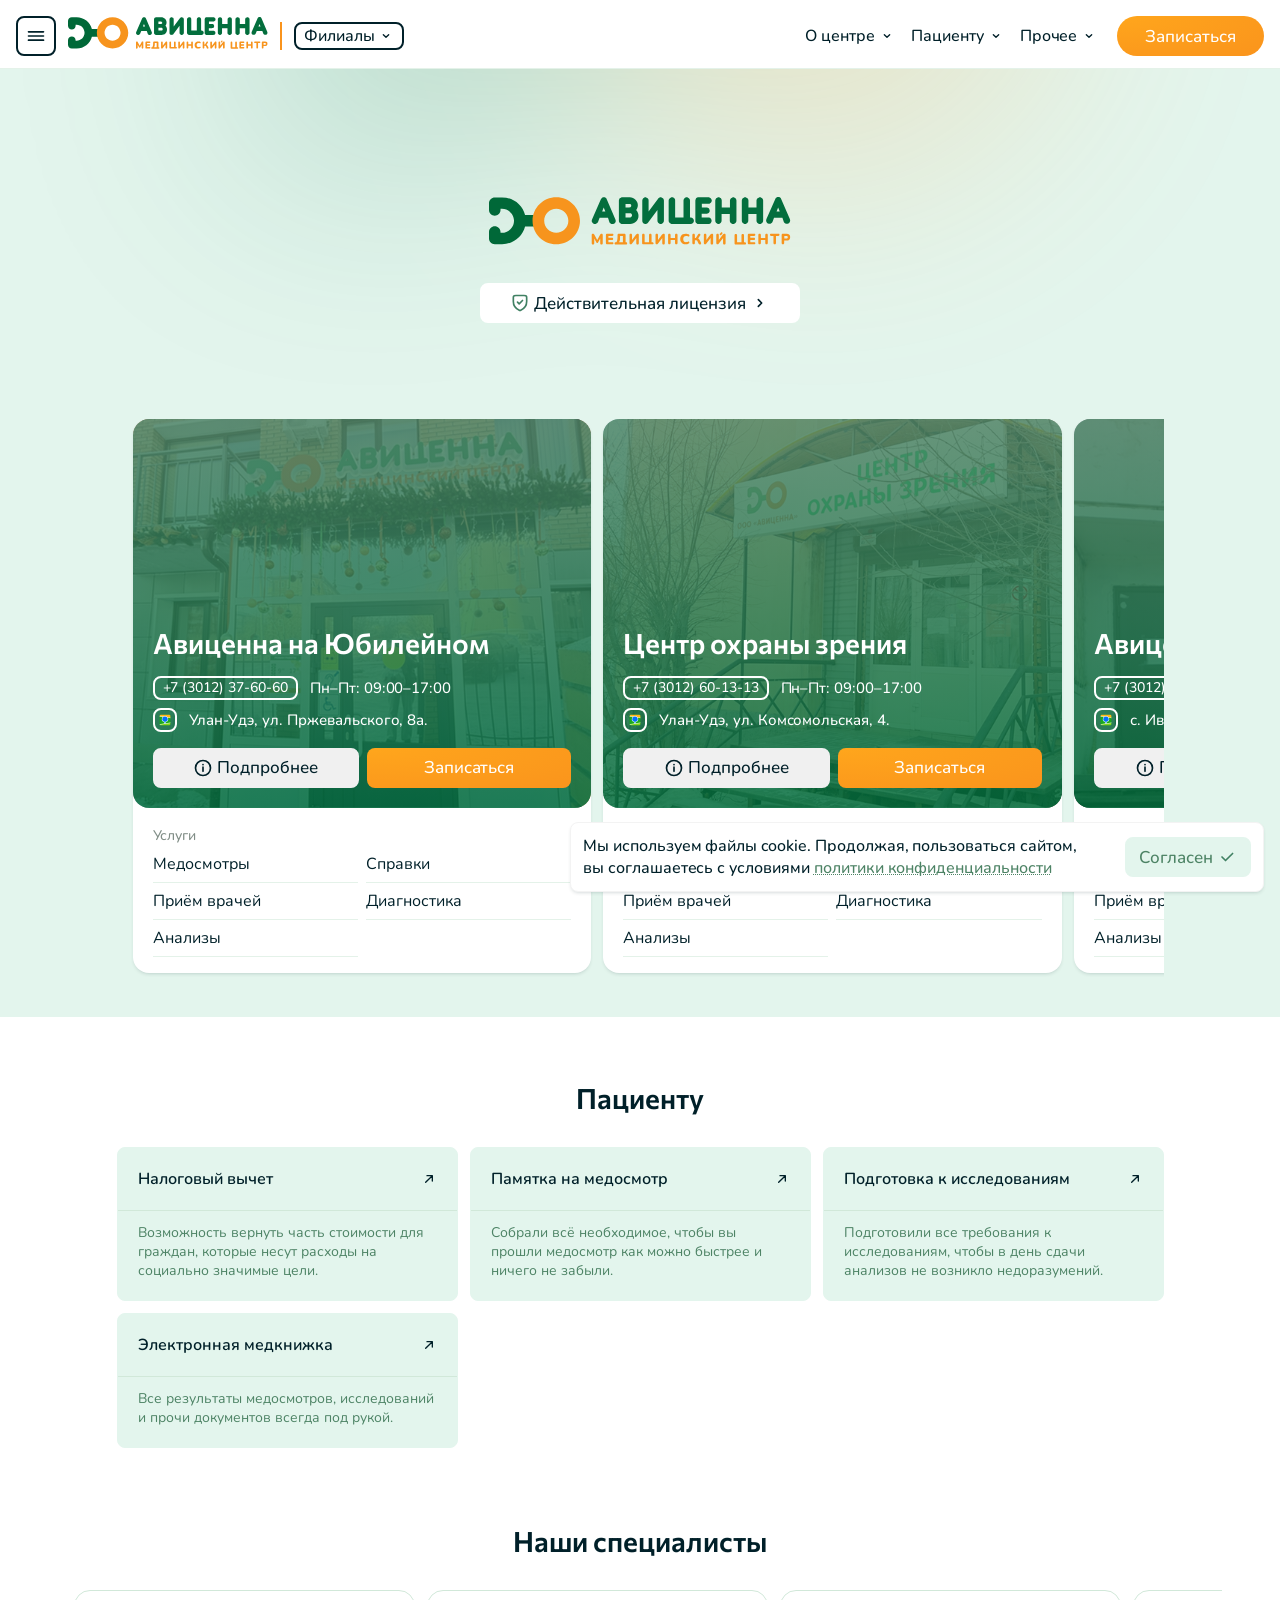
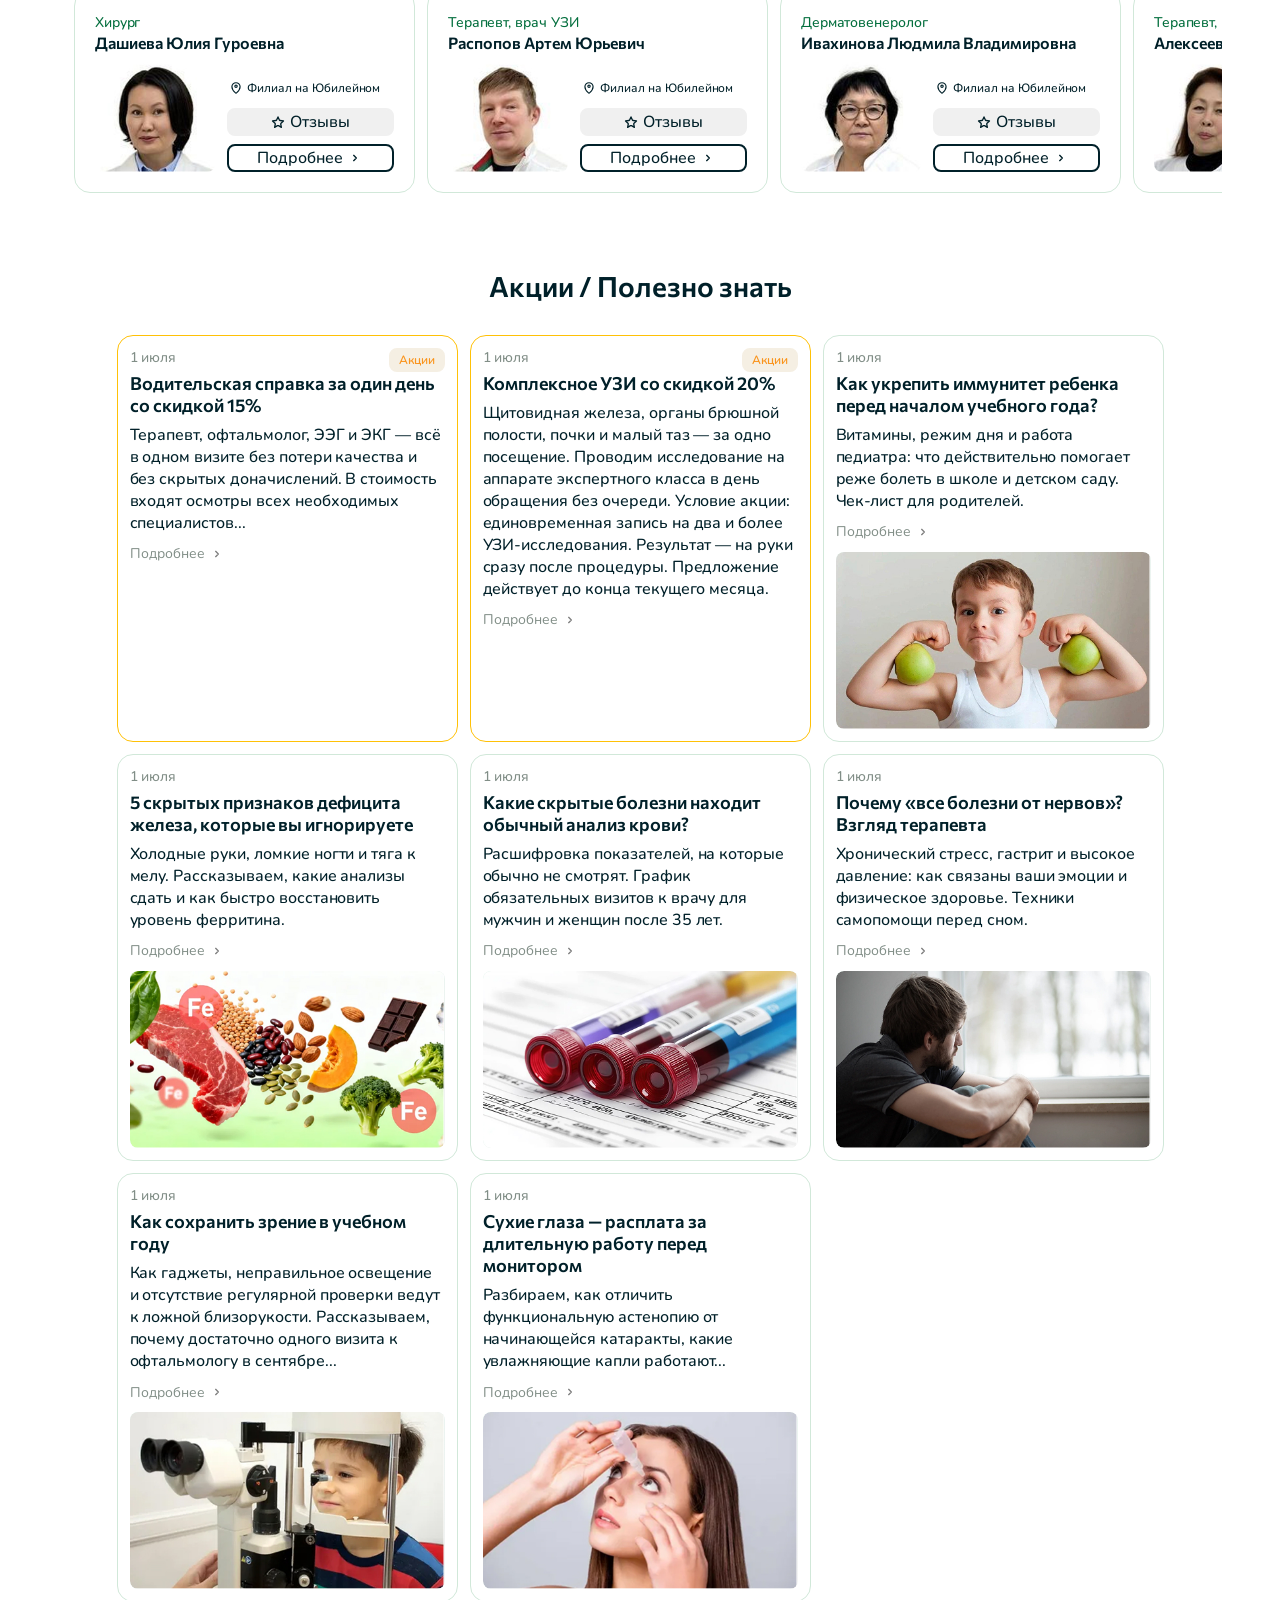
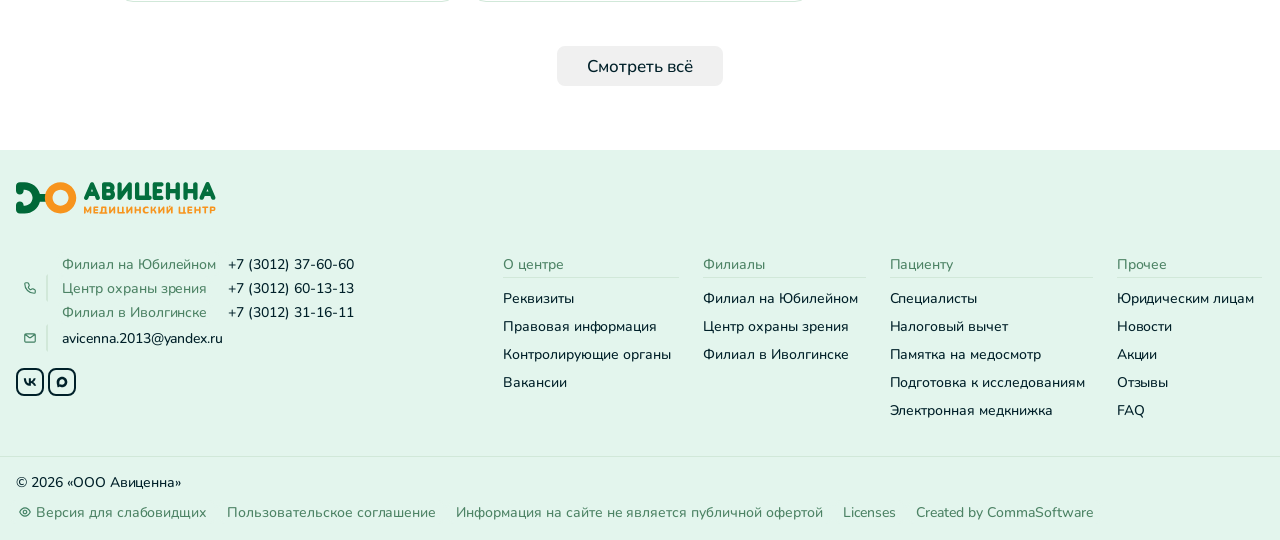
==== layout/index.html @ da1c7f6b "Fix: Обновил контент и исправил небольшие ошибки" ====
<!doctype html>
<html lang="ru">
  <head>
    <meta charset="UTF-8" />
    <meta name="viewport" content="width=device-width, initial-scale=1.0" />
    <link rel="stylesheet" href="../assets/css/root.css" />
    <link rel="stylesheet" href="../assets/css/normalize.css" />
    <link rel="stylesheet" href="../assets/css/fonts.css" />
    <link rel="stylesheet" href="../assets/css/ui.css" />
    <link rel="stylesheet" href="../assets/css/cms-content.css" />
    <link rel="stylesheet" href="../assets/css/shared/logo.css" />
    <link rel="stylesheet" href="../assets/css/shared/button.css" />
    <link rel="stylesheet" href="../assets/css/shared/heading.css" />
    <link rel="stylesheet" href="../assets/css/shared/icons.css" />
    <link rel="stylesheet" href="../assets/css/shared/span.css" />
    <link rel="stylesheet" href="../assets/css/shared/flex.css" />
    <link rel="stylesheet" href="../assets/css/shared/dropdown-menu.css" />
    <link rel="stylesheet" href="../assets/css/entities/content-wrapper.css" />
    <link rel="stylesheet" href="../assets/css/entities/cookie-overlay.css" />
    <link rel="stylesheet" href="../assets/css/entities/buttons-block.css" />
    <link rel="stylesheet" href="../assets/css/entities/heading-block.css" />
    <link rel="stylesheet" href="../assets/css/entities/bg-highlight.css" />
    <link rel="stylesheet" href="../assets/css/entities/float-img.css" />
    <link rel="stylesheet" href="../assets/css/entities/blog-card.css" />
    <link rel="stylesheet" href="../assets/css/entities/filial-card.css" />
    <link
      rel="stylesheet"
      href="../assets/css/entities/for-patients-card.css"
    />
    <link rel="stylesheet" href="../assets/css/entities/specialist-card.css" />
    <link rel="stylesheet" href="../assets/css/entities/popup.css" />
    <link rel="stylesheet" href="../assets/css/widgets/header.css" />
    <link rel="stylesheet" href="../assets/css/widgets/footer.css" />
    <link rel="stylesheet" href="../assets/css/widgets/main-banner.css" />
    <link rel="stylesheet" href="../assets/css/widgets/filials.css" />
    <title>Авиценна</title>
  </head>
  <body>
    <header class="header">
      <div class="content-wrapper header__content-block">
        <div
          class="header__menu-button button is-aspect-ratio-1b1 is-style-bordered"
        >
          <span class="icon" data-type="hamburger"></span>
        </div>
        <div class="header__heading">
          <div class="header-logo">
            <a href="index.html" class="logo-full">
              <img src="../assets/images/logo.svg" alt="Авиценна" />
            </a>
          </div>
          <div class="header-filial">
            <div class="dropdown-menu is-style-bordered">
              <ul>
                <li>
                  <a>Филиалы</a>
                  <ul>
                    <li><a href="page-filial.html">Филиал на Юбилейном</a></li>
                    <li><a href="page-filial.html">Центр охраны зрения</a></li>
                    <li><a href="page-filial.html">Филиал в Иволгинске</a></li>
                  </ul>
                </li>
              </ul>
            </div>
          </div>
        </div>
        <div class="header__contacts">
          <a
            href="https://vk.com/avicenna_uu"
            target="_blank"
            class="button is-style-secondary is-size-m is-aspect-ratio-1b1"
            ><span class="icon" data-type="vk"></span
          ></a>
          <a
            href="#!"
            target="_blank"
            class="button is-style-secondary is-size-m is-aspect-ratio-1b1"
            ><span class="icon" data-type="max"></span
          ></a>
          <div class="header-contacts__phones">
            <div class="header-contacts-phones__item">
              <span class="span is-size-xxs">Филиал на Юбилейном</span>
              <a
                href="tel:+7 (3012) 37-60-60"
                class="button is-style-transparent is-size-s"
                >+7 (3012) 37-60-60</a
              >
            </div>
            <div class="header-contacts-phones__item">
              <span class="span is-size-xxs">Центр охраны зрения</span>
              <a
                href="tel:+7 (3012) 60-13-13"
                class="button is-style-transparent is-size-s"
                >+7 (3012) 60-13-13</a
              >
            </div>
            <div class="header-contacts-phones__item">
              <span class="span is-size-xxs">Филиал в Иволгинске</span>
              <a
                href="tel:+7 (3012) 31-16-11"
                class="button is-style-transparent is-size-s"
                >+7 (3012) 31-16-11</a
              >
            </div>
          </div>
        </div>
        <nav class="header__nav dropdown-menu is-only-desktop">
          <ul>
            <li>
              <a href="404.html">О центре</a>
              <ul>
                <li><a href="404.html">Реквизиты</a></li>
                <li><a href="404.html">Правовая информация</a></li>
                <li><a href="404.html">Контролирующие органы</a></li>
                <li><a href="404.html">Вакансии</a></li>
              </ul>
            </li>
            <li>
              <a href="404.html">Пациенту</a>
              <ul>
                <li><a href="index.html#specialists">Специалисты</a></li>
                <li><a href="404.html">Налоговый вычет</a></li>
                <li><a href="single-page.html">Памятка на медосмотр</a></li>
                <li><a href="404.html">Подготовка к исследованиям</a></li>
                <li><a href="404.html">Электронная медкнижка</a></li>
              </ul>
            </li>
            <li>
              <a href="404.html">Прочее</a>
              <ul>
                <li><a href="404.html">Юридическим лицам</a></li>
                <li><a href="blog-page.html">Новости</a></li>
                <li><a href="blog-page.html">Акции</a></li>
                <li><a href="blog-page.html">Отзывы</a></li>
                <li><a href="404.html">FAQ</a></li>
              </ul>
            </li>
          </ul>
        </nav>
        <div class="header__actions">
          <a
            target="_blank"
            href="https://prodoctorov.ru/ulan-ude/set/5849-avicenna/"
            class="button is-style-accent is-rounded is-wide header__target-button"
            >Записаться</a
          >
        </div>
      </div>
    </header>
    <section id="main_banner" class="main-banner bg-highlight is-has-gradient">
      <div class="content-wrapper main-banner__logo">
        <div class="logo-full">
          <img src="../assets/images/logo.svg" alt="Авиценна" />
        </div>
        <a href="#!" class="button is-style-secondary-alt is-size-l is-wide">
          <span class="icon is-color-highlight" data-type="shield"></span>
          Действительная лицензия
          <span class="icon" data-type="chervon-right"></span>
        </a>
      </div>
    </section>
    <section id="filials" class="filials bg-highlight">
      <div class="content-wrapper is-grid-3 is-scrolled-adaptation">
        <div class="filial-card">
          <div class="filial-card__body">
            <img
              src="../assets/images/examples/filial-1.jpg"
              alt=""
              class="filial-card-body__cover"
            />
            <div class="filial-card-body__content">
              <h2 class="heading is-size-h2 is-white">Авиценна на Юбилейном</h2>
              <div class="flex is-gap-8 is-dir-col">
                <div class="flex is-gap-12">
                  <a
                    href="tel:+7 (3012) 37-60-60"
                    class="button is-size-s is-style-bordered-alt"
                    >+7 (3012) 37-60-60</a
                  >
                  <span class="span is-size-s is-white"
                    >Пн–Пт: 09:00–17:00</span
                  >
                </div>
                <div class="flex is-gap-12">
                  <a
                    href="#!"
                    class="button is-size-s is-aspect-ratio-1b1 is-style-bordered-alt"
                  >
                    <span class="icon is-color-clear" data-type="2gis"></span>
                  </a>
                  <span class="span is-size-s is-white"
                    >Улан-Удэ, ул. Пржевальского, 8а.</span
                  >
                </div>
              </div>
              <div class="flex is-gap-8 is-wrap-mobile">
                <a
                  href="page-filial.html"
                  class="button is-size-l is-wide-full is-style-primary-alt"
                >
                  <span class="icon" data-type="info"></span>
                  Подпробнее
                </a>
                <a
                  href="#!"
                  class="button is-size-l is-wide-full is-style-accent"
                >
                  Записаться
                </a>
              </div>
            </div>
          </div>
          <div class="filial-card__footer">
            <span class="span is-size-xs is-secondary">Услуги</span>
            <div class="filial-card__menu">
              <ul>
                <li>
                  <a href="page-services.html#medical_examinations"
                    >Медосмотры</a
                  >
                </li>
                <li><a href="page-services.html#references">Справки</a></li>
                <li>
                  <a href="page-services.html#appointments">Приём врачей</a>
                </li>
                <li>
                  <a href="page-services.html#diagnostics">Диагностика</a>
                </li>
                <li><a href="page-services.html#analyzes">Анализы</a></li>
              </ul>
            </div>
          </div>
        </div>
        <div class="filial-card">
          <div class="filial-card__body">
            <img
              src="../assets/images/examples/filial-2.jpg"
              alt=""
              class="filial-card-body__cover"
            />
            <div class="filial-card-body__content">
              <h2 class="heading is-size-h2 is-white">Центр охраны зрения</h2>
              <div class="flex is-gap-8 is-dir-col">
                <div class="flex is-gap-12">
                  <a
                    href="tel:+7 (3012) 60-13-13"
                    class="button is-size-s is-style-bordered-alt"
                    >+7 (3012) 60-13-13</a
                  >
                  <span class="span is-size-s is-white"
                    >Пн–Пт: 09:00–17:00</span
                  >
                </div>
                <div class="flex is-gap-12">
                  <a
                    href="#!"
                    class="button is-size-s is-aspect-ratio-1b1 is-style-bordered-alt"
                  >
                    <span class="icon is-color-clear" data-type="2gis"></span>
                  </a>
                  <span class="span is-size-s is-white"
                    >Улан-Удэ, ул. Комсомольская, 4.</span
                  >
                </div>
              </div>
              <div class="flex is-gap-8 is-wrap-mobile">
                <a
                  href="#!"
                  class="button is-size-l is-wide-full is-style-primary-alt"
                >
                  <span class="icon" data-type="info"></span>
                  Подпробнее
                </a>
                <a
                  href="#!"
                  class="button is-size-l is-wide-full is-style-accent"
                >
                  Записаться
                </a>
              </div>
            </div>
          </div>
          <div class="filial-card__footer">
            <span class="span is-size-xs is-secondary">Услуги</span>
            <div class="filial-card__menu">
              <ul>
                <li><a href="#!">Медосмотры</a></li>
                <li><a href="#!">Справки</a></li>
                <li><a href="#!">Приём врачей</a></li>
                <li><a href="#!">Диагностика</a></li>
                <li><a href="#!">Анализы</a></li>
              </ul>
            </div>
          </div>
        </div>
        <div class="filial-card">
          <div class="filial-card__body">
            <img
              src="../assets/images/examples/filial-3.jpg"
              alt=""
              class="filial-card-body__cover"
            />
            <div class="filial-card-body__content">
              <h2 class="heading is-size-h2 is-white">Авиценна в Иволгинске</h2>
              <div class="flex is-gap-8 is-dir-col">
                <div class="flex is-gap-12">
                  <a
                    href="tel:+7 (3012) 31-16-11"
                    class="button is-size-s is-style-bordered-alt"
                    >+7 (3012) 31-16-11</a
                  >
                  <span class="span is-size-s is-white"
                    >Пн–Пт: 09:00–17:00</span
                  >
                </div>
                <div class="flex is-gap-12">
                  <a
                    href="#!"
                    class="button is-size-s is-aspect-ratio-1b1 is-style-bordered-alt"
                  >
                    <span class="icon is-color-clear" data-type="2gis"></span>
                  </a>
                  <span class="span is-size-s is-white"
                    >с. Иволгинск, кв. Студенческий, дом 8</span
                  >
                </div>
              </div>
              <div class="flex is-gap-8 is-wrap-mobile">
                <a
                  href="#!"
                  class="button is-size-l is-wide-full is-style-primary-alt"
                >
                  <span class="icon" data-type="info"></span>
                  Подпробнее
                </a>
                <a
                  href="#!"
                  class="button is-size-l is-wide-full is-style-accent"
                >
                  Записаться
                </a>
              </div>
            </div>
          </div>
          <div class="filial-card__footer">
            <span class="span is-size-xs is-secondary">Услуги</span>
            <div class="filial-card__menu">
              <ul>
                <li><a href="#!">Медосмотры</a></li>
                <li><a href="#!">Справки</a></li>
                <li><a href="#!">Приём врачей</a></li>
                <li><a href="#!">Диагностика</a></li>
                <li><a href="#!">Анализы</a></li>
              </ul>
            </div>
          </div>
        </div>
      </div>
    </section>
    <section id="for_patients">
      <div class="content-wrapper">
        <div class="heading-block">
          <h2 class="heading is-size-h2">Пациенту</h2>
        </div>
      </div>
      <div class="content-wrapper is-grid-4">
        <div class="for-patients-card">
          <div class="for-patients-card__header">
            <h3 class="heading is-size-h5"><a href="#!">Налоговый вычет</a></h3>
            <span class="icon" data-type="arrow-up-right-md"></span>
          </div>
          <div class="for-patients-card__content">
            <p>
              Возможность вернуть часть стоимости для граждан, которые несут
              расходы на социально значимые цели.
            </p>
          </div>
        </div>
        <div class="for-patients-card">
          <div class="for-patients-card__header">
            <h3 class="heading is-size-h5">
              <a href="#!">Памятка на медосмотр</a>
            </h3>
            <span class="icon" data-type="arrow-up-right-md"></span>
          </div>
          <div class="for-patients-card__content">
            <p>
              Собрали всё необходимое, чтобы вы прошли медосмотр как можно
              быстрее и ничего не забыли.
            </p>
          </div>
        </div>
        <div class="for-patients-card">
          <div class="for-patients-card__header">
            <h3 class="heading is-size-h5">
              <a href="#!">Подготовка к исследованиям</a>
            </h3>
            <span class="icon" data-type="arrow-up-right-md"></span>
          </div>
          <div class="for-patients-card__content">
            <p>
              Подготовили все требования к исследованиям, чтобы в день сдачи
              анализов не возникло недоразумений.
            </p>
          </div>
        </div>
        <div class="for-patients-card">
          <div class="for-patients-card__header">
            <h3 class="heading is-size-h5">
              <a href="#!">Электронная медкнижка</a>
            </h3>
            <span class="icon" data-type="arrow-up-right-md"></span>
          </div>
          <div class="for-patients-card__content">
            <p>
              Все результаты медосмотров, исследований и прочи документов всегда
              под рукой.
            </p>
          </div>
        </div>
      </div>
    </section>
    <section id="specialists">
      <div class="content-wrapper">
        <div class="heading-block">
          <h2 class="heading is-size-h2">Наши специалисты</h2>
        </div>
      </div>
      <div class="content-wrapper is-grid-4 is-scrolled-adaptation">
        <div class="specialist-card">
          <div>
            <span class="span is-size-xs is-highlight">Хирург</span>
            <div class="h3 heading is-size-h5">Дашиева Юлия Гуроевна</div>
          </div>
          <div
            class="flex is-gap-12 is-align-items-end is-justify-sb is-wrap-mobile"
          >
            <div class="specialist-card__cover">
              <img src="../assets/images/examples/specialist-1.jpg" />
            </div>
            <div class="flex is-gap-8 is-dir-col is-wide-full">
              <a
                href="page-filial.html"
                class="specialist-card__filial button is-style-transparent is-size-s"
              >
                <span class="icon" data-type="map-pin"></span>
                Филиал на Юбилейном
              </a>
              <a href="#!" class="button is-size-m is-wide-full">
                <span class="icon" data-type="star"></span>
                Отзывы
              </a>
              <a
                href="page-specialist.html"
                class="specialist-card__readmore button is-size-m is-style-bordered is-wide-full"
              >
                Подробнее
                <span class="icon" data-type="chervon-right"></span>
              </a>
            </div>
          </div>
        </div>
        <div class="specialist-card">
          <div>
            <span class="span is-size-xs is-highlight">Терапевт, врач УЗИ</span>
            <div class="h3 heading is-size-h5">Распопов Артем Юрьевич</div>
          </div>
          <div
            class="flex is-gap-12 is-align-items-end is-justify-sb is-wrap-mobile"
          >
            <div class="specialist-card__cover">
              <img src="../assets/images/examples/specialist-2.jpg" />
            </div>
            <div class="flex is-gap-8 is-dir-col is-wide-full">
              <a
                href="page-filial.html"
                class="specialist-card__filial button is-style-transparent is-size-s"
              >
                <span class="icon" data-type="map-pin"></span>
                Филиал на Юбилейном
              </a>
              <a href="#!" class="button is-size-m is-wide-full">
                <span class="icon" data-type="star"></span>
                Отзывы
              </a>
              <a
                href="page-specialist.html"
                class="specialist-card__readmore button is-size-m is-style-bordered is-wide-full"
              >
                Подробнее
                <span class="icon" data-type="chervon-right"></span>
              </a>
            </div>
          </div>
        </div>
        <div class="specialist-card">
          <div>
            <span class="span is-size-xs is-highlight">Дерматовенеролог</span>
            <div class="h3 heading is-size-h5">
              Ивахинова Людмила Владимировна
            </div>
          </div>
          <div
            class="flex is-gap-12 is-align-items-end is-justify-sb is-wrap-mobile"
          >
            <div class="specialist-card__cover">
              <img src="../assets/images/examples/specialist-3.jpg" />
            </div>
            <div class="flex is-gap-8 is-dir-col is-wide-full">
              <a
                href="page-filial.html"
                class="specialist-card__filial button is-style-transparent is-size-s"
              >
                <span class="icon" data-type="map-pin"></span>
                Филиал на Юбилейном
              </a>
              <a href="#!" class="button is-size-m is-wide-full">
                <span class="icon" data-type="star"></span>
                Отзывы
              </a>
              <a
                href="page-specialist.html"
                class="specialist-card__readmore button is-size-m is-style-bordered is-wide-full"
              >
                Подробнее
                <span class="icon" data-type="chervon-right"></span>
              </a>
            </div>
          </div>
        </div>
        <div class="specialist-card">
          <div>
            <span class="span is-size-xs is-highlight"
              >Терапевт, профпатолог</span
            >
            <div class="h3 heading is-size-h5">Алексеева Нина Михайловна</div>
          </div>
          <div
            class="flex is-gap-12 is-align-items-end is-justify-sb is-wrap-mobile"
          >
            <div class="specialist-card__cover">
              <img src="../assets/images/examples/specialist-4.jpg" />
            </div>
            <div class="flex is-gap-8 is-dir-col is-wide-full">
              <a
                href="page-filial.html"
                class="specialist-card__filial button is-style-transparent is-size-s"
              >
                <span class="icon" data-type="map-pin"></span>
                Филиал на Юбилейном
              </a>
              <a href="#!" class="button is-size-m is-wide-full">
                <span class="icon" data-type="star"></span>
                Отзывы
              </a>
              <a
                href="page-specialist.html"
                class="specialist-card__readmore button is-size-m is-style-bordered is-wide-full"
              >
                Подробнее
                <span class="icon" data-type="chervon-right"></span>
              </a>
            </div>
          </div>
        </div>
      </div>
    </section>
    <section id="blog_preview">
      <div class="content-wrapper">
        <div class="heading-block">
          <h2 class="heading is-size-h2">Акции / Полезно знать</h2>
        </div>
      </div>
      <div class="content-wrapper is-grid-4">
        <div class="blog-card is-pinned">
          <div class="blog-card__header">
            <time class="span is-size-xs is-secondary">1 июля</time>
            <a href="404.html" class="blog-card__category button is-size-xs"
              >Акции</a
            >
          </div>
          <div class="blog-card__content">
            <h4 class="heading is-size-h4">
              Водительская справка за один день со скидкой 15%
            </h4>
            <p class="span">
              Терапевт, офтальмолог, ЭЭГ и ЭКГ — всё в одном визите без потери
              качества и без скрытых доначислений. В стоимость входят осмотры
              всех необходимых специалистов...
            </p>
          </div>
          <a href="single-page.html" class="blog-card__readmore">
            Подробнее
            <span
              class="icon blog-card-footer__icon"
              data-type="chervon-right"
            ></span>
          </a>
        </div>
        <div class="blog-card is-pinned">
          <div class="blog-card__header">
            <time class="span is-size-xs is-secondary">1 июля</time>
            <a href="404.html" class="blog-card__category button is-size-xs"
              >Акции</a
            >
          </div>
          <div class="blog-card__content">
            <h4 class="heading is-size-h4">Комплексное УЗИ со скидкой 20%</h4>
            <p class="span">
              Щитовидная железа, органы брюшной полости, почки и малый таз — за
              одно посещение. Проводим исследование на аппарате экспертного
              класса в день обращения без очереди. Условие акции: единовременная
              запись на два и более УЗИ-исследования. Результат — на руки сразу
              после процедуры. Предложение действует до конца текущего месяца.
            </p>
          </div>
          <a href="single-page.html" class="blog-card__readmore">
            Подробнее
            <span
              class="icon blog-card-footer__icon"
              data-type="chervon-right"
            ></span>
          </a>
        </div>
        <div class="blog-card">
          <div class="blog-card__header">
            <time class="span is-size-xs is-secondary">1 июля</time>
          </div>
          <div class="blog-card__content">
            <h4 class="heading is-size-h4">
              Как укрепить иммунитет ребенка перед началом учебного года?
            </h4>
            <p class="span">
              Витамины, режим дня и работа педиатра: что действительно помогает
              реже болеть в школе и детском саду. Чек-лист для родителей.
            </p>
          </div>
          <a href="single-page.html" class="blog-card__readmore">
            Подробнее
            <span
              class="icon blog-card-footer__icon"
              data-type="chervon-right"
            ></span>
          </a>
          <div class="blog-card__cover">
            <img
              src="../assets/images/examples/example-blog-1.jpg"
              alt=""
              class="blog-card-cover__image"
            />
          </div>
        </div>
        <div class="blog-card">
          <div class="blog-card__header">
            <time class="span is-size-xs is-secondary">1 июля</time>
          </div>
          <div class="blog-card__content">
            <h4 class="heading is-size-h4">
              5 скрытых признаков дефицита железа, которые вы игнорируете
            </h4>
            <p class="span">
              Холодные руки, ломкие ногти и тяга к мелу. Рассказываем, какие
              анализы сдать и как быстро восстановить уровень ферритина.
            </p>
          </div>
          <a href="single-page.html" class="blog-card__readmore">
            Подробнее
            <span
              class="icon blog-card-footer__icon"
              data-type="chervon-right"
            ></span>
          </a>
          <div class="blog-card__cover">
            <img
              src="../assets/images/examples/example-blog-2.jpg"
              alt=""
              class="blog-card-cover__image"
            />
          </div>
        </div>
        <div class="blog-card">
          <div class="blog-card__header">
            <time class="span is-size-xs is-secondary">1 июля</time>
          </div>
          <div class="blog-card__content">
            <h4 class="heading is-size-h4">
              Какие скрытые болезни находит обычный анализ крови?
            </h4>
            <p class="span">
              Расшифровка показателей, на которые обычно не смотрят. График
              обязательных визитов к врачу для мужчин и женщин после 35 лет.
            </p>
          </div>
          <a href="single-page.html" class="blog-card__readmore">
            Подробнее
            <span
              class="icon blog-card-footer__icon"
              data-type="chervon-right"
            ></span>
          </a>
          <div class="blog-card__cover">
            <img
              src="../assets/images/examples/example-blog-3.jpg"
              alt=""
              class="blog-card-cover__image"
            />
          </div>
        </div>
        <div class="blog-card">
          <div class="blog-card__header">
            <time class="span is-size-xs is-secondary">1 июля</time>
          </div>
          <div class="blog-card__content">
            <h4 class="heading is-size-h4">
              Почему «все болезни от нервов»? Взгляд терапевта
            </h4>
            <p class="span">
              Хронический стресс, гастрит и высокое давление: как связаны ваши
              эмоции и физическое здоровье. Техники самопомощи перед сном.
            </p>
          </div>
          <a href="single-page.html" class="blog-card__readmore">
            Подробнее
            <span
              class="icon blog-card-footer__icon"
              data-type="chervon-right"
            ></span>
          </a>
          <div class="blog-card__cover">
            <img
              src="../assets/images/examples/example-blog-4.jpg"
              alt=""
              class="blog-card-cover__image"
            />
          </div>
        </div>
        <div class="blog-card">
          <div class="blog-card__header">
            <time class="span is-size-xs is-secondary">1 июля</time>
          </div>
          <div class="blog-card__content">
            <h4 class="heading is-size-h4">
              Как сохранить зрение в учебном году
            </h4>
            <p class="span">
              Как гаджеты, неправильное освещение и отсутствие регулярной
              проверки ведут к ложной близорукости. Рассказываем, почему
              достаточно одного визита к офтальмологу в сентябре...
            </p>
          </div>
          <a href="single-page.html" class="blog-card__readmore">
            Подробнее
            <span
              class="icon blog-card-footer__icon"
              data-type="chervon-right"
            ></span>
          </a>
          <div class="blog-card__cover">
            <img
              src="../assets/images/examples/example-blog-5.jpg"
              alt=""
              class="blog-card-cover__image"
            />
          </div>
        </div>
        <div class="blog-card">
          <div class="blog-card__header">
            <time class="span is-size-xs is-secondary">1 июля</time>
          </div>
          <div class="blog-card__content">
            <h4 class="heading is-size-h4">
              Сухие глаза — расплата за длительную работу перед монитором
            </h4>
            <p class="span">
              Разбираем, как отличить функциональную астенопию от начинающейся
              катаракты, какие увлажняющие капли работают...
            </p>
          </div>
          <a href="single-page.html" class="blog-card__readmore">
            Подробнее
            <span
              class="icon blog-card-footer__icon"
              data-type="chervon-right"
            ></span>
          </a>
          <div class="blog-card__cover">
            <img
              src="../assets/images/examples/example-blog-6.jpg"
              alt=""
              class="blog-card-cover__image"
            />
          </div>
        </div>
      </div>
      <div class="content-wrapper">
        <div class="buttons-block">
          <a href="blog-page.html" class="button is-style-secondary is-wide"
            >Смотреть всё</a
          >
        </div>
      </div>
    </section>
    <div id="cookie_overlay" class="cookie-overlay">
      <div class="content-wrapper">
        <div class="cookie-overlay__block">
          <p class="span is-size-xss">
            Мы используем файлы cookie. Продолжая, пользоваться сайтом, вы
            соглашаетесь с условиями
            <a href="404.html">политики конфиденциальности</a>
          </p>
          <div class="button cookie-overlay__btn is-highlight">
            Согласен
            <span class="icon" data-type="check"></span>
          </div>
        </div>
      </div>
    </div>
    <footer class="footer">
      <div class="footer__content">
        <div class="content-wrapper">
          <div class="footer-content__logo">
            <a href="index.html" class="logo-full">
              <img src="../assets/images/logo.svg" alt="Авиценна" />
            </a>
          </div>
          <div class="footer-content__info">
            <div class="footer-content-info__contacts">
              <div class="footer-contacts-line">
                <div
                  class="footer-contacts-line__icon button is-size-s is-style-transparent is-highlight is-aspect-ratio-1b1"
                >
                  <span class="icon" data-type="phone"></span>
                </div>
                <div class="footer-phone-group">
                  <div class="footer-phone-group__line">
                    <span
                      class="button is-size-s is-style-transparent is-highlight is-no-hover"
                      target="_blank"
                      >Филиал на Юбилейном
                    </span>
                    <a
                      href="tel:+7 (3012) 37-60-60"
                      class="button is-size-s is-style-transparent"
                      target="_blank"
                      >+7 (3012) 37-60-60
                    </a>
                  </div>
                  <div class="footer-phone-group__line">
                    <span
                      class="button is-size-s is-style-transparent is-highlight is-no-hover"
                      target="_blank"
                      >Центр охраны зрения
                    </span>
                    <a
                      href="tel:+7 (3012) 60-13-13"
                      class="button is-size-s is-style-transparent"
                      target="_blank"
                      >+7 (3012) 60-13-13
                    </a>
                  </div>
                  <div class="footer-phone-group__line">
                    <span
                      class="button is-size-s is-style-transparent is-highlight is-no-hover"
                      target="_blank"
                      >Филиал в Иволгинске
                    </span>
                    <a
                      href="tel:+7 (3012) 31-16-11"
                      class="button is-size-s is-style-transparent"
                      target="_blank"
                      >+7 (3012) 31-16-11
                    </a>
                  </div>
                </div>
              </div>
              <div class="footer-contacts-line">
                <div
                  class="footer-contacts-line__icon button is-size-s is-style-transparent is-highlight is-aspect-ratio-1b1"
                >
                  <span class="icon" data-type="email"></span>
                </div>
                <a
                  href="mailto:avicenna.2013@yandex.ru"
                  target="_blank"
                  class="button is-size-s is-style-transparent"
                  >avicenna.2013@yandex.ru
                </a>
              </div>
            </div>
            <div class="footer-content-info__socials">
              <a
                href="https://vk.com/avicenna_uu"
                target="_blank"
                class="button is-size-m is-style-bordered is-aspect-ratio-1b1"
                ><span class="icon" data-type="vk"></span></a
              ><a
                href="#!"
                target="_blank"
                class="button is-size-m is-style-bordered is-aspect-ratio-1b1"
                ><span class="icon" data-type="max"></span
              ></a>
            </div>
          </div>
          <div class="footer-content__nav">
            <ul>
              <li>
                <a href="404.html">О центре</a>
                <ul>
                  <li><a href="404.html">Реквизиты</a></li>
                  <li><a href="404.html">Правовая информация</a></li>
                  <li><a href="404.html">Контролирующие органы</a></li>
                  <li><a href="404.html">Вакансии</a></li>
                </ul>
              </li>
              <li>
                <a>Филиалы</a>
                <ul>
                  <li><a href="page-filial.html">Филиал на Юбилейном</a></li>
                  <li><a href="page-filial.html">Центр охраны зрения</a></li>
                  <li><a href="page-filial.html">Филиал в Иволгинске</a></li>
                </ul>
              </li>
              <li>
                <a href="404.html">Пациенту</a>
                <ul>
                  <li><a href="index.html#specialists">Специалисты</a></li>
                  <li><a href="404.html">Налоговый вычет</a></li>
                  <li><a href="single-page.html">Памятка на медосмотр</a></li>
                  <li><a href="404.html">Подготовка к исследованиям</a></li>
                  <li><a href="404.html">Электронная медкнижка</a></li>
                </ul>
              </li>
              <li>
                <a href="404.html">Прочее</a>
                <ul>
                  <li><a href="404.html">Юридическим лицам</a></li>
                  <li><a href="blog-page.html">Новости</a></li>
                  <li><a href="blog-page.html">Акции</a></li>
                  <li><a href="blog-page.html">Отзывы</a></li>
                  <li><a href="404.html">FAQ</a></li>
                </ul>
              </li>
            </ul>
          </div>
        </div>
      </div>
      <div class="footer__copyright">
        <div class="content-wrapper">
          <span class="footer-copyright__label span is-size-xs"
            >© 2026 «ООО Авиценна»</span
          >
          <div class="footer-copyright__actions">
            <a
              href="404.html"
              class="button is-size-s is-style-transparent is-highlight"
              ><span class="icon" data-type="eye"></span>Версия для
              слабовидщих</a
            ><a
              href="404.html"
              class="button is-size-s is-style-transparent is-highlight"
              >Пользовательское соглашение</a
            ><a
              href="404.html"
              class="button is-size-s is-style-transparent is-highlight"
              >Информация на сайте не является публичной офертой</a
            ><a
              href="404.html"
              class="button is-size-s is-style-transparent is-highlight"
              >Licenses</a
            ><a
              href="https://commasoft.ru"
              target="_blank"
              class="button is-size-s is-style-transparent is-highlight"
              >Created by CommaSoftware</a
            >
          </div>
        </div>
      </div>
    </footer>
    <script src="/assets/js/clipboard.js"></script>
    <script src="/assets/js/cookie.js"></script>
    <script src="/assets/js/float-img-win.js"></script>
    <script src="/assets/js/header.js"></script>
    <script src="/assets/js/popup.js"></script>
    <script src="/assets/js/smooth-scroll.js"></script>
  </body>
</html>
---- assets/css/root.css ----
:root {
  --font-name-heading: "Comissioner", sans-serif;
  --font-name: "Nunito", sans-serif;
  --font-letter-spacing: -0.0025em;
  --font-size-span-xxs: 12px;
  --font-size-span-xs: 14px;
  --font-size-span-s: 15px;
  --font-size-span-m: 16px;
  --font-size-span-ml: 17px;
  --font-size-h6: 14px;
  --font-size-h5: 16px;
  --font-size-h4: 18px;
  --font-size-h3: 22px;
  --font-size-h2: 28px;
  --font-size-h1: 32px;

  --border-radius-s: 8px;
  --border-radius-m: 16px;
  --border-radius-l: 24px;
  --border-radius-e: 99999px;

  --header-height: 68px;
  --spacing-block: 32px;
  --spacing-section: 64px;

  /* Colors */

  --color-elem-primary: #002029;
  --color-elem-primary-alt: var(--color-bg-primary);
  --color-elem-primary-highlight: #036e3d;
  --color-elem-secondary: #818e87;
  --color-elem-secondary-highlight: #4d8365;
  --color-elem-accent-primary: #fa941c;
  --color-elem-accent-secondary: #ffa61c;
  --color-elem-accent-primary-alt: #fa801c;
  --color-bg-primary: #ffffff;
  --color-bg-secondary: #f3f3f3;
  --color-bg-tertiary: #f0f0f0;
  --color-bg-secondary-highlight: #e3f5ed;
  --color-bg-secondary-highlight-alt: #f5efe3;
  --color-bg-tertiary-highlight: #ecf0ee;
  --color-bg-accent: #fff2e1;
  --color-bg-accent-alt: #e1e9f3;
  --color-border-primary: #e4f2e9;
  --color-border-secondary: #d1e8d9;
  --color-border-tertiary: #d1dcd9;
  --color-static-yellow: #ffc107;

  --gradient-accent: radial-gradient(
    at left top,
    var(--color-elem-accent-secondary),
    var(--color-elem-accent-primary)
  );
  --gradient-background: linear-gradient(
    to bottom,
    var(--color-bg-primary),
    var(--color-bg-secondary-highlight)
  );
  --gradient-background-secondary-tertiary: linear-gradient(
    to bottom,
    var(--color-bg-secondary),
    var(--color-bg-tertiary)
  );
  --gradient-blog-cover: linear-gradient(
    to right bottom,
    var(--color-bg-secondary-highlight),
    var(--color-border-secondary)
  );

  /* Shadows */
  --shadow-button: 0px 1px 2px -1px var(--color-elem-primary);
  --shadow-button-inset: inset 0px 1px 2px -1px var(--color-elem-primary);
  --shadow-card-s: 0px 2px 4px -2px rgba(0, 39, 41, 24%);
  --shadow-card:
    0px -2px 24px 0px rgba(0, 39, 41, 4%),
    0px 16px 16px -16px rgba(0, 39, 41, 24%);
  --shadow-tooltip: 0 4px 8px -2px rgba(0, 39, 41, 24%);

  /* Transition times */
  --transition-m: 150ms cubic-bezier(0, 0.55, 0.45, 1);
  --transition-ml: 200ms cubic-bezier(0, 0.55, 0.45, 1);
  --transition-l: 500ms cubic-bezier(0, 0.55, 0.45, 1);

  /* Column System */

  --max-width-content-area: 1432px;
  --padding-content-area: 16px;
  --space-column-gap: 12px;
  --gap-sections: 64px;
  --gap-blocks: 32px;

  --column-count: 12;

  --space-column-plus-gap: calc(
    (
        var(--max-width-content-area) - var(--padding-content-area) * 2 +
          var(--space-column-gap)
      ) /
      var(--column-count)
  );
  --space-column: calc(var(--space-column-plus-gap) - var(--space-column-gap));
  --space-column-2: calc(
    (var(--space-column-plus-gap)) * 2 - var(--space-column-gap)
  );
  --space-column-3: calc(
    (var(--space-column-plus-gap)) * 3 - var(--space-column-gap)
  );
  --space-column-4: calc(
    (var(--space-column-plus-gap)) * 4 - var(--space-column-gap)
  );
  --space-column-5: calc(
    (var(--space-column-plus-gap)) * 5 - var(--space-column-gap)
  );
  --space-column-6: calc(
    (var(--space-column-plus-gap)) * 6 - var(--space-column-gap)
  );
  --space-column-8: calc(
    (var(--space-column-plus-gap)) * 8 - var(--space-column-gap)
  );
  --space-column-9: calc(
    (var(--space-column-plus-gap)) * 9 - var(--space-column-gap)
  );
}

@keyframes thunder {
  0% {
    opacity: 0%;
    transform: rotate(180deg);
  }
  5% {
    opacity: 100%;
  }
  15% {
    opacity: 35%;
  }
  30% {
    opacity: 15%;
  }
  100% {
    opacity: 0%;
    transform: rotate(180deg);
  }
}

@keyframes thunder-double {
  0% {
    opacity: 0%;
    transform: rotate(180deg);
  }
  3.5% {
    opacity: 100%;
  }
  10% {
    opacity: 35%;
  }
  20% {
    opacity: 15%;
  }
  66.4999% {
    opacity: 0%;
    transform: rotate(180deg);
  }
  66.5% {
    opacity: 0%;
    transform: rotate(0deg);
  }
  68% {
    opacity: 100%;
  }
  75% {
    opacity: 35%;
  }
  80% {
    opacity: 15%;
  }
  100% {
    opacity: 0%;
    transform: rotate(0deg);
  }
}
---- assets/css/fonts.css ----
@font-face {
  font-family: "Comissioner";
  src: url(../fonts/Commissioner/Commissioner-VariableFont_FLAR\,VOLM\,slnt\,wght.ttf);
}

@font-face {
  font-family: "Nunito";
  src: url(../fonts/Nunito/Nunito-VariableFont_wght.ttf);
  font-style: normal;
}
@font-face {
  font-family: "Nunito";
  src: url(../fonts/Nunito/Nunito-Italic-VariableFont_wght.ttf);
  font-style: italic;
}
---- assets/css/cms-content.css ----
.cms-content {
  --cms-content-color-primary: var(--color-elem-primary);
  --cms-content-color-secondary: var(--color-elem-secondary);
  --cms-content-color-accent: var(--color-elem-primary-highlight);
  --cms-content-font-size: var(--font-size-span-m);
  display: flex;
  flex-direction: column;
  gap: 20px;
}

.cms-content {
  word-wrap: break-word;
}

.cms-content a:not(.button) {
  color: var(--color-elem-accent-primary-alt);
  text-decoration: none;
}

.cms-content a:not(.button):hover,
.cms-content a:not(.button):active {
  text-decoration: 1px dotted underline;
}

.cms-content hr {
  margin-top: 20px;
}

.cms-content h1,
.cms-content h2,
.cms-content h3,
.cms-content h4,
.cms-content h5,
.cms-content h6 {
  --heading-font-size: var(--font-size-h2);
  --heading-color: var(--cms-content-color-primary);
  --heading-font-weight: 600;

  font-family: var(--font-name-heading);
  color: var(--heading-color);
  font-size: var(--heading-font-size);
  font-weight: var(--heading-font-weight);
  letter-spacing: var(--font-letter-spacing);
}

.cms-content h1 {
  --heading-font-size: var(--font-size-h1);
}

.cms-content h2 {
  --heading-font-size: var(--font-size-h2);
}

.cms-content h3 {
  --heading-font-size: var(--font-size-h3);
  color: var(--cms-content-color-accent);
}

.cms-content h4 {
  --heading-font-size: var(--font-size-h4);
}

.cms-content h5 {
  --heading-font-size: var(--font-size-h5);
  color: var(--cms-content-color-accent);
}

.cms-content h6 {
  --heading-font-size: var(--font-size-h6);
  color: var(--cms-content-color-accent);
}

.cms-content p,
.cms-content li {
  color: var(--cms-content-color-primary);
  font-size: var(--cms-content-font-size);
  font-weight: 500;
  letter-spacing: var(--font-letter-spacing);
  line-height: 145%;
}

.cms-content ul,
.cms-content ol {
  padding-left: 20px;
}

.cms-content ul li::marker {
  content: "•  ";
}

.cms-content ul.checked-list li {
  position: relative;
  list-style-type: none;
}
.cms-content ul.checked-list li::marker {
  content: "";
}
.cms-content ul.checked-list li::before {
  content: "";
  position: absolute;
  left: calc(-4px - 1em);
  display: inline-block;
  aspect-ratio: 1/1;
  height: 1em;
  background-image: url("../images/icons/checkbox-checked-filled.svg");
  background-size: contain;
  filter: brightness(650%) hue-rotate(170deg) contrast(450%);
  transform: translateY(2px);
}

.cms-content hr {
  border: 1px solid var(--color-border-tertiary);
}

.cms-content img {
  width: 100%;
  border-radius: var(--border-radius-s);
}

.cms-content blockquote {
  display: flex;
  flex-direction: column;
  gap: 16px;
  box-sizing: border-box;
  padding: 20px 24px;
  border-left: 2px solid var(--cms-content-color-accent);
  background-color: var(--color-bg-secondary-highlight);
}

.cms-content cite {
  color: var(--cms-content-color-secondary);
  font-size: var(--font-size-span-xs);
  letter-spacing: var(--font-letter-spacing);
  font-weight: 500;
  font-style: normal;
}

.cms-content blockquote cite {
  color: var(--cms-content-color-accent);
  font-weight: 600;
}

.wp-block-file__button,
.wp-block-button__link {
  --button-color-preset-primary: var(--color-elem-primary);
  --button-padding-side: 8px;
  --button-height: 40px;
  --button-color-text: var(--color-elem-primary-alt);
  --button-color-hovered: var(--color-elem-accent-primary-alt);
  --button-bg: var(--button-color-preset-primary);
  --button-color-border: var(--button-bg);
  --button-font-size: var(--font-size-span-ml);
  --button-border-radius: var(--border-radius-s);

  display: inline-flex;
  justify-content: center;
  align-items: center;
  gap: 4px;
  box-sizing: border-box;
  min-height: var(--button-height);
  padding: 0 calc(var(--button-padding-side) + 4px) !important;
  border: 2px solid var(--button-color-border);
  border-radius: var(--button-border-radius);
  color: var(--button-color-text) !important;
  background: var(--button-bg);
  font-size: var(--button-font-size);
  font-weight: 500;
  white-space: nowrap;
  letter-spacing: var(--font-letter-spacing);
  text-decoration: none;
  cursor: pointer;
  transition: var(--transition-m);
}

.wp-block-file__button {
  --button-padding-side: 4px;
  --button-height: 24px;
  --button-font-size: var(--font-size-span-xxs);
  font-weight: 600;
}

.wp-block-button.is-style-outline .wp-block-button__link {
  --button-bg: transparent;
  --button-color-border: var(--button-color-preset-primary);
  --button-color-text: var(--button-color-preset-primary);
}

.cms-content iframe {
  border-radius: var(--border-radius-s);
  overflow: hidden;
}
---- assets/css/shared/logo.css ----
.logo-full img {
  height: 100%;
  max-height: 32px;
}

/* ---------- Adaptation ---------- */

@media screen and (max-width: 480px) {
}
---- assets/css/shared/button.css ----
.button {
  --button-color-preset-primary: var(--color-elem-primary);
  --button-padding-side: 8px;
  --button-height: 40px;
  --button-color-text: var(--button-color-preset-primary);
  --button-color-hovered: var(--color-elem-accent-primary-alt);
  --button-bg: var(--color-bg-tertiary);
  --button-color-border: var(--button-bg);
  --button-font-size: var(--font-size-span-ml);
  --button-border-radius: var(--border-radius-s);

  display: inline-flex;
  justify-content: center;
  align-items: center;
  gap: 4px;
  box-sizing: border-box;
  min-height: var(--button-height);
  padding: 0 calc(var(--button-padding-side) + 4px);
  border: 2px solid var(--button-color-border);
  border-radius: var(--button-border-radius);
  color: var(--button-color-text);
  background: var(--button-bg);
  font-size: var(--button-font-size);
  font-weight: 500;
  white-space: nowrap;
  letter-spacing: var(--font-letter-spacing);
  text-decoration: none;
  cursor: pointer;
  transition: var(--transition-m);
}

.button.is-no-hover {
  cursor: default;
}

/* Colors n styles for buttons */

.button.is-style-primary {
  --button-color-text: var(--color-elem-primary-alt);
  --button-bg: var(--button-color-preset-primary);
}

.button.is-style-secondary {
  --button-color-text: var(--button-color-preset-primary);
  --button-bg: var(--color-bg-tertiary);
}
.button.is-style-accent {
  position: relative;
  --button-color-text: var(--color-elem-primary-alt);
  --button-bg: var(--gradient-accent) var(--color-bg-accent);
  overflow: hidden;
}

.button.is-style-transparent {
  --button-color-text: var(--button-color-preset-primary);
  --button-bg: transparent;
}

.button.is-style-bordered {
  --button-bg: transparent;
  --button-color-border: var(--button-color-preset-primary);
  --button-color-text: var(--button-color-preset-primary);
}

.button.is-style-bordered-alt {
  --button-color-preset-primary: var(--color-bg-primary);
  --button-bg: transparent;
  --button-color-border: var(--button-color-preset-primary);
  --button-color-text: var(--button-color-preset-primary);
}

.button.is-highlight {
  --button-color-preset-primary: var(--color-elem-secondary-highlight);
  --button-color-hovered: var(--color-elem-primary-highlight);
  --button-bg: var(--color-bg-secondary-highlight);
}

/* Sizes for buttons */

.button.is-rounded {
  --button-border-radius: var(--border-radius-e);
}

.button.is-aspect-ratio-1b1 {
  min-width: var(--button-height);
  width: var(--button-height);
  --button-padding-side: 0 !important;
}

.button.is-size-l {
  --button-padding-side: 8px;
  --button-height: 40px;
  --button-font-size: var(--font-size-span-ml);
}
.button.is-wide,
.button.is-size-l.is-wide {
  --button-padding-side: 24px;
}

.button.is-size-m {
  --button-padding-side: 8px;
  --button-height: 28px;
  --button-font-size: var(--font-size-span-m);
}
.button.is-size-m.is-wide {
  --button-padding-side: 20px;
}

.button.is-size-s {
  --button-padding-side: 4px;
  --button-height: 24px;
  --button-font-size: var(--font-size-span-xs);
  font-weight: 500;
}
.button.is-size-s.is-wide {
  --button-padding-side: 12px;
}

.button.is-size-xs {
  --button-padding-side: 4px;
  --button-height: 24px;
  --button-font-size: var(--font-size-span-xxs);
  font-weight: 600;
}
.button.is-size-xs.is-wide {
  --button-padding-side: 12px;
}

.button.is-wide-full {
  width: 100%;
}

/* Icons for buttons */

.button .icon {
  --icon-size: 20px;
  transition: var(--transition-m);
}

.button.is-size-m .icon {
  --icon-size: 16px;
}

.button.is-size-s .icon {
  --icon-size: 14px;
}

.button.is-size-xs .icon {
  --icon-size: 13px;
}

.button.is-style-secondary .icon,
.button.is-style-bordered .icon {
  filter: var(--icon-filter-clear);
}

.button.is-highlight .icon,
.button.is-highlight.is-style-secondary .icon,
.button.is-highlight.is-style-transparent .icon {
  filter: var(--icon-filter-highlight);
}

.button.is-style-primary .icon,
.button.is-style-accent .icon {
  filter: var(--icon-filter-white);
}

/* Effects for buttons */

.button:not(.is-no-hover):hover,
.button:not(.is-no-hover):active {
  --button-bg: var(--color-bg-tertiary-highlight);
  --button-color-text: var(--button-color-hovered);
}

.button.is-highlight:not(.is-no-hover):hover,
.button.is-highlight:not(.is-no-hover):active {
  --button-bg: var(--color-bg-secondary-highlight);
}

.button:not(.is-no-hover).is-style-primary:hover,
.button:not(.is-no-hover).is-style-primary:active {
  --button-color-text: var(--color-elem-primary-alt);
  --button-bg: var(--button-color-hovered);
}

.button:not(.is-no-hover).is-style-secondary:hover,
.button:not(.is-no-hover).is-style-secondary:active {
  --button-bg: var(--color-bg-tertiary-highlight);
  --button-color-text: var(--color-elem-primary);
}

.button:not(.is-no-hover).is-style-accent:hover,
.button:not(.is-no-hover).is-style-accent:active {
  --button-color-text: var(--color-elem-primary-alt);
  --button-bg: var(--gradient-accent) var(--color-bg-accent);
}

.button:not(.is-no-hover).is-style-accent::after {
  content: "";
  position: absolute;
  left: -50%;
  width: 48px;
  height: 100px;
  transform: rotate(15deg);
  background: linear-gradient(to right, #fff0, #fff9, #fff0);
  filter: blur(12px);
}
.button:not(.is-no-hover).is-style-accent:hover::after,
.button:not(.is-no-hover).is-style-accent:active::after {
  left: 125%;
  transition: var(--transition-l);
}

.button:not(.is-no-hover).is-style-transparent:hover,
.button:not(.is-no-hover).is-style-transparent:active {
  --button-bg: transparent;
  --button-color-text: var(--button-color-hovered);
  text-decoration: underline dotted;
}

.button:not(.is-no-hover).is-style-bordered:hover,
.button:not(.is-no-hover).is-style-bordered:active {
  --button-bg: var(--button-color-preset-primary);
  --button-color-text: var(--color-elem-primary-alt);
}

.button:not(.is-no-hover).is-style-bordered-alt:hover,
.button:not(.is-no-hover).is-style-bordered-alt:active {
  --button-bg: var(--button-color-preset-primary);
  --button-color-text: var(--color-elem-primary);
}

.button:not(.is-no-hover):hover .icon,
.button:not(.is-no-hover):active .icon,
.button:not(.is-no-hover).is-style-secondary:hover .icon,
.button:not(.is-no-hover).is-style-secondary:active .icon,
.button:not(.is-no-hover).is-style-primary:hover .icon,
.button:not(.is-no-hover).is-style-primary:active .icon,
.button:not(.is-no-hover).is-style-transparent:hover .icon,
.button:not(.is-no-hover).is-style-transparent:active .icon {
  filter: var(--icon-filter-alt);
}

.button:not(.is-no-hover).is-highlight:hover .icon,
.button:not(.is-no-hover).is-highlight:active .icon,
.button:not(.is-no-hover).is-highlight.is-style-secondary:hover .icon,
.button:not(.is-no-hover).is-highlight.is-style-secondary:active .icon,
.button:not(.is-no-hover).is-highlight.is-style-transparent:hover .icon,
.button:not(.is-no-hover).is-highlight.is-style-transparent:active .icon {
  filter: var(--icon-filter-highlight);
}

.button:not(.is-no-hover).is-style-bordered:hover .icon,
.button:not(.is-no-hover).is-style-bordered:active .icon {
  filter: var(--icon-filter-white);
}

.button:not(.is-no-hover).is-style-bordered-alt:hover .icon,
.button:not(.is-no-hover).is-style-bordered-alt:active .icon {
  filter: var(--icon-filter-clear);
}

.button:not(.is-no-hover).is-style-accent:hover .icon,
.button:not(.is-no-hover).is-style-accent:active .icon,
.button:not(.is-no-hover).is-style-primary:hover .icon,
.button:not(.is-no-hover).is-style-primary:active .icon {
  filter: var(--icon-filter-white);
}

.button:not(.is-no-hover):not(.is-style-transparent):hover {
  box-shadow: var(--shadow-button);
}

.button:not(.is-no-hover):hover:active {
  box-shadow: none;
}

.button:not(.is-no-hover).is-style-primary:active,
.button:not(.is-no-hover).is-style-accent:active,
.button:not(.is-no-hover).is-style-bordered:active {
  box-shadow: var(--shadow-button-inset);
}

.button.is-style-secondary-alt,
.button.is-style-secondary-alt:hover,
.button.is-style-secondary-alt:active {
  --button-bg: var(--color-bg-primary);
}

/* Exclusive style */

.button.is-style-readmore {
  --button-color-preset-primary: var(--color-elem-secondary-highlight);
  --button-color-hovered: var(--color-elem-primary-highlight);
  --button-bg: transparent;
  justify-content: flex-start;
  padding: 0;
  height: auto;
  text-decoration: 1px underline dotted;
  font-weight: 600;
}

.button.is-style-readmore .icon,
.button.is-style-readmore:hover .icon,
.button.is-style-readmore:active .icon {
  filter: var(--icon-filter-highlight);
}

.button.is-style-readmore:hover,
.button.is-style-readmore:active {
  text-decoration: 1px underline solid;
  box-shadow: none !important;
  background: transparent;
  border-color: transparent;
}
---- assets/css/shared/heading.css ----
.heading {
  --heading-font-size: var(--font-size-h2);
  --heading-color: var(--color-elem-primary);
  --heading-font-weight: 600;

  font-family: var(--font-name-heading);
  color: var(--heading-color);
  font-size: var(--heading-font-size);
  font-weight: var(--heading-font-weight);
}

.heading.is-size-h1 {
  --heading-font-size: var(--font-size-h1);
}

.heading.is-size-h2 {
  --heading-font-size: var(--font-size-h2);
}

.heading.is-size-h3 {
  --heading-font-size: var(--font-size-h3);
}

.heading.is-size-h4 {
  --heading-font-size: var(--font-size-h4);
}

.heading.is-size-h5 {
  --heading-font-size: var(--font-size-h5);
}

.heading.is-size-h6 {
  --heading-font-size: var(--font-size-h6);
}

.heading.is-white {
  color: var(--color-bg-primary);
}

.heading.is-highlight {
  color: var(--color-elem-secondary-highlight);
}
---- assets/css/shared/icons.css ----
.icon {
  --icon-size: 16px;
  --icon-filter-white: grayscale(1) brightness(20);
  --icon-filter-blue: brightness(380%) hue-rotate(30deg) contrast(150%);
  --icon-filter-alt: brightness(550%) hue-rotate(208deg) contrast(150%);
  --icon-filter-accent: brightness(650%) hue-rotate(170deg) contrast(450%);
  --icon-filter-yellow: brightness(650%) hue-rotate(202deg) contrast(450%);
  --icon-filter-highlight: brightness(370%) hue-rotate(316deg) contrast(50%);
  --icon-filter-gray: hue-rotate(316deg) contrast(0%);
  --icon-filter-clear: none;

  display: inline-block;
  height: var(--icon-size);
  aspect-ratio: 1/1;
  background-size: contain;
  transition: none !important;
}

.icon[data-type="arrow-reload"] {
  background-image: url("../../images/icons/arrow-reload.svg");
}

.icon[data-type="arrow-right-md"] {
  background-image: url("../../images/icons/arrow-right-md.svg");
}
.icon[data-type="arrow-undo"] {
  background-image: url("../../images/icons/arrow-undo.svg");
}
.icon[data-type="arrow-up-md"] {
  background-image: url("../../images/icons/arrow-up-md.svg");
}
.icon[data-type="arrow-up-right-md"] {
  background-image: url("../../images/icons/arrow-up-right-md.svg");
}
.icon[data-type="arrow-up-right"] {
  background-image: url("../../images/icons/arrow-up-right.svg");
}
.icon[data-type="building"] {
  background-image: url("../../images/icons/building.svg");
}
.icon[data-type="chat-conversation"] {
  background-image: url("../../images/icons/chat-conversation.svg");
}
.icon[data-type="check"] {
  background-image: url("../../images/icons/check.svg");
}
.icon[data-type="checkbox-checked"] {
  background-image: url("../../images/icons/checkbox-checked.svg");
}
.icon[data-type="checkbox-checked-filled"] {
  background-image: url("../../images/icons/checkbox-checked-filled.svg");
}
.icon[data-type="chervon-down"] {
  background-image: url("../../images/icons/chervon-down.svg");
}
.icon[data-type="chervon-left"] {
  background-image: url("../../images/icons/chervon-left.svg");
}
.icon[data-type="chervon-right-l"] {
  background-image: url("../../images/icons/chervon-right-l.svg");
}
.icon[data-type="chervon-right"] {
  background-image: url("../../images/icons/chervon-right.svg");
}
.icon[data-type="chervon-up"] {
  background-image: url("../../images/icons/chervon-up.svg");
}
.icon[data-type="close"] {
  background-image: url("../../images/icons/close.svg");
}
.icon[data-type="cog"] {
  background-image: url("../../images/icons/cog.svg");
}
.icon[data-type="cylinder"] {
  background-image: url("../../images/icons/cylinder.svg");
}
.icon[data-type="dots-diagonal"] {
  background-image: url("../../images/icons/dots-diagonal.svg");
}
.icon[data-type="dots-vertical"] {
  background-image: url("../../images/icons/dots-vertical.svg");
}
.icon[data-type="download"] {
  background-image: url("../../images/icons/download.svg");
}
.icon[data-type="email"] {
  background-image: url("../../images/icons/email.svg");
}
.icon[data-type="filter-off"] {
  background-image: url("../../images/icons/filter-off.svg");
}
.icon[data-type="filter"] {
  background-image: url("../../images/icons/filter.svg");
}
.icon[data-type="google"] {
  background-image: url("../../images/icons/google.svg");
}
.icon[data-type="grid"] {
  background-image: url("../../images/icons/grid.svg");
}
.icon[data-type="hamburger"] {
  background-image: url("../../images/icons/hamburger.svg");
}
.icon[data-type="help"] {
  background-image: url("../../images/icons/help.svg");
}
.icon[data-type="info"] {
  background-image: url("../../images/icons/info.svg");
}
.icon[data-type="leaf"] {
  background-image: url("../../images/icons/leaf.svg");
}
.icon[data-type="link-horizontal"] {
  background-image: url("../../images/icons/link-horizontal.svg");
}
.icon[data-type="list-unordered"] {
  background-image: url("../../images/icons/list-unordered.svg");
}
.icon[data-type="map-pin"] {
  background-image: url("../../images/icons/map-pin.svg");
}
.icon[data-type="ok"] {
  background-image: url("../../images/icons/ok.svg");
}
.icon[data-type="phone"] {
  background-image: url("../../images/icons/phone.svg");
}
.icon[data-type="play-filled"] {
  background-image: url("../../images/icons/play-filled.svg");
}
.icon[data-type="max"] {
  background-image: url("../../images/icons/max.svg");
}
.icon[data-type="max-filled"] {
  background-image: url("../../images/icons/max-filled.svg");
}
.icon[data-type="play"] {
  background-image: url("../../images/icons/play.svg");
}
.icon[data-type="puzzle"] {
  background-image: url("../../images/icons/puzzle.svg");
}
.icon[data-type="radio-fill"] {
  background-image: url("../../images/icons/radio-fill.svg");
}
.icon[data-type="radio"] {
  background-image: url("../../images/icons/radio.svg");
}
.icon[data-type="ruler"] {
  background-image: url("../../images/icons/ruler.svg");
}
.icon[data-type="shopping-bag"] {
  background-image: url("../../images/icons/shopping-bag.svg");
}
.icon[data-type="star-filled"] {
  background-image: url("../../images/icons/star-filled.svg");
}
.icon[data-type="star"] {
  background-image: url("../../images/icons/star.svg");
}
.icon[data-type="telegramm-filled"] {
  background-image: url("../../images/icons/telegramm-filled.svg");
}
.icon[data-type="telegramm"] {
  background-image: url("../../images/icons/telegramm.svg");
}
.icon[data-type="timer"] {
  background-image: url("../../images/icons/timer.svg");
}
.icon[data-type="truck"] {
  background-image: url("../../images/icons/truck.svg");
}
.icon[data-type="user-square"] {
  background-image: url("../../images/icons/user-square.svg");
}
.icon[data-type="vk"] {
  background-image: url("../../images/icons/vk.svg");
}
.icon[data-type="volume"] {
  background-image: url("../../images/icons/volume.svg");
}
.icon[data-type="water-drop"] {
  background-image: url("../../images/icons/water-drop.svg");
}
.icon[data-type="waving-help"] {
  background-image: url("../../images/icons/waving-help.svg");
}
.icon[data-type="wavy-check"] {
  background-image: url("../../images/icons/wavy-check.svg");
}
.icon[data-type="weight"] {
  background-image: url("../../images/icons/weight.svg");
}
.icon[data-type="yandex"] {
  background-image: url("../../images/icons/yandex.svg");
}
.icon[data-type="shield"] {
  background-image: url("../../images/icons/shield.svg");
}
.icon[data-type="eye"] {
  background-image: url("../../images/icons/eye.svg");
}
.icon[data-type="2gis"] {
  background-image: url("../../images/icons/2gis.svg");
}

.icon.is-color-clear {
  filter: var(--icon-filter-clear) !important;
}

.icon.is-color-white {
  filter: var(--icon-filter-white) !important;
}

.icon.is-color-highlight {
  filter: var(--icon-filter-highlight) !important;
}

.icon.is-color-accent {
  filter: var(--icon-filter-accent) !important;
}

.icon.is-color-alt {
  filter: var(--icon-filter-alt) !important;
}

.icon.is-color-blue {
  filter: var(--icon-filter-blue) !important;
}
---- assets/css/shared/span.css ----
.span {
  color: var(--color-elem-primary);
  letter-spacing: var(--font-letter-spacing);
  font-family: var(--font-name);
  font-size: var(--font-size-span-m);
  font-weight: 500;
}

.span.is-secondary {
  color: var(--color-elem-secondary);
}

.span.is-highlight {
  color: var(--color-elem-primary-highlight);
}

.span.is-white {
  color: var(--color-bg-primary);
}

.span.is-size-xxs {
  font-size: var(--font-size-span-xxs);
}

.span.is-size-xs {
  font-size: var(--font-size-span-xs);
}

.span.is-size-s {
  font-size: var(--font-size-span-s);
}

.span.is-size-m {
  font-size: var(--font-size-span-m);
}

.span.is-size-ml {
  font-size: var(--font-size-span-ml);
}

.span a {
  color: var(--color-elem-secondary-highlight);
  text-decoration: 1px underline dotted;
  transition: var(--transition-m);
}

.span a:hover,
.span a:active {
  color: var(--color-elem-accent-primary-alt);
  text-decoration: 1px underline solid;
}

.span.is-white a {
  color: var(--color-bg-primary);
}
---- assets/css/shared/flex.css ----
.flex {
  --align-items: center;
  display: flex;
  align-items: var(--align-items);
}

.flex.is-wide-full {
  width: 100%;
}

.flex.is-align-items-end {
  --align-items: flex-end;
}

.flex.is-justify-sb {
  justify-content: space-between;
}

.flex.is-dir-col {
  flex-direction: column;
  align-items: initial;
  justify-content: var(--align-items);
}

.flex.is-gap-12 {
  gap: 12px;
}

.flex.is-gap-8 {
  gap: 8px;
}

.flex.is-wrap {
  flex-wrap: wrap;
}

@media screen and (max-width: 480px) {
  .flex.is-wrap-mobile {
    flex-wrap: wrap;
  }
}
---- assets/css/shared/dropdown-menu.css ----
.dropdown-menu > ul {
  display: flex;
  justify-content: center;
  align-items: center;
}

.dropdown-menu li {
  list-style-type: none;
}

.dropdown-menu a {
  display: inline-flex;
  justify-content: center;
  align-items: center;
  gap: 4px;
  box-sizing: border-box;
  min-height: 28px;
  padding: 0 8px;
  border-radius: var(--border-radius-s);
  color: var(--color-elem-primary);
  font-size: var(--font-size-span-m);
  font-weight: 500;
  text-align: center;
  letter-spacing: var(--font-letter-spacing);
  text-decoration: none;
  transition: var(--transition-m);
  width: 100%;
  min-width: max-content;
}

.dropdown-menu > ul > li {
  position: relative;
}

.dropdown-menu > ul > li > a {
  white-space: nowrap;
  transition: var(--transition-m);
  cursor: pointer;
}

.dropdown-menu a:hover,
.dropdown-menu a:active {
  color: var(--color-elem-accent-primary-alt);
  text-decoration: underline dotted;
}

.dropdown-menu > ul > li > a:hover::after,
.dropdown-menu > ul > li > a:active::after {
  filter: var(--icon-filter-alt);
}

.dropdown-menu.is-style-bordered a {
  padding: 0 8px;
}

.dropdown-menu.is-style-bordered > ul > li > a {
  border: 2px solid var(--color-elem-primary);
}

.dropdown-menu.is-style-bordered > ul > li > a:hover,
.dropdown-menu.is-style-bordered > ul > li > a:active {
  color: var(--color-elem-primary);
  text-decoration: none;
}

.dropdown-menu.is-style-bordered > ul > li > a:hover::after,
.dropdown-menu.is-style-bordered > ul > li > a:active::after {
  filter: var(--icon-filter-white);
}

/* Примечание: код ниже добавляет функционал сворачивания списка и разделён на два дублирующих блока (отдельно для всех ".dropdown-menu" и отдельно для ".is-only-desktop") */

.dropdown-menu:not(.is-only-desktop) > ul > li:has(ul) > a::after {
  content: "";
  --icon-filter-alt: brightness(550%) hue-rotate(208deg) contrast(150%);

  display: inline-block;
  width: 16px;
  height: 16px;
  aspect-ratio: 1/1;
  background-size: contain;
  background-image: url("../../images/icons/chervon-down.svg");
}
.dropdown-menu:not(.is-only-desktop) > ul > li > ul {
  position: absolute;
  z-index: 10;
  top: calc(100% + 4px);
  display: flex;
  flex-direction: column;
  gap: 2px;
  left: 50%;
  padding: 8px 4px;
  transform: translate(-50%, 0);
  background-color: var(--color-bg-primary);
  border: 1px solid var(--color-border-primary);
  border-radius: var(--border-radius-s);
  box-shadow: var(--shadow-button);
  transition: var(--transition-m);
}

.dropdown-menu:not(.is-only-desktop) > ul > li > ul::before {
  content: "";
  position: absolute;
  top: -8px;
  left: 0;
  width: 100%;
  height: 8px;
}

.dropdown-menu:not(.is-only-desktop) > ul > li > ul::after {
  content: "";
  position: absolute;
  left: 50%;
  top: 0;
  transform: translate(-50%, -50%) rotate(45deg);
  width: 8px;
  height: 8px;
  border-radius: var(--border-radius-s);
  border-left: 1px solid var(--color-border-primary);
  border-top: 1px solid var(--color-border-primary);
  background-color: var(--color-bg-primary);
}

.dropdown-menu:not(.is-only-desktop) > ul > li:not(:hover) > ul {
  transform: translate(-50%, -12px);
  opacity: 0;
  pointer-events: none;
  user-select: none;
}

@media screen and (min-width: 1024px) {
  .dropdown-menu.is-only-desktop > ul > li:has(ul) > a::after {
    content: "";
    --icon-filter-alt: brightness(550%) hue-rotate(208deg) contrast(150%);

    display: inline-block;
    width: 16px;
    height: 16px;
    aspect-ratio: 1/1;
    background-size: contain;
    background-image: url("../../images/icons/chervon-down.svg");
  }
  .dropdown-menu.is-only-desktop > ul > li > ul {
    position: absolute;
    z-index: 10;
    top: calc(100% + 4px);
    display: flex;
    flex-direction: column;
    gap: 2px;
    left: 50%;
    padding: 8px 4px;
    transform: translate(-50%, 0);
    background-color: var(--color-bg-primary);
    border: 1px solid var(--color-border-primary);
    border-radius: var(--border-radius-s);
    box-shadow: var(--shadow-button);
    transition: var(--transition-m);
  }

  .dropdown-menu.is-only-desktop > ul > li > ul::before {
    content: "";
    position: absolute;
    top: -8px;
    left: 0;
    width: 100%;
    height: 8px;
  }

  .dropdown-menu.is-only-desktop > ul > li > ul::after {
    content: "";
    position: absolute;
    left: 50%;
    top: 0;
    transform: translate(-50%, -50%) rotate(45deg);
    width: 8px;
    height: 8px;
    border-radius: var(--border-radius-s);
    border-left: 1px solid var(--color-border-primary);
    border-top: 1px solid var(--color-border-primary);
    background-color: var(--color-bg-primary);
  }

  .dropdown-menu.is-only-desktop > ul > li:not(:hover) > ul {
    transform: translate(-50%, -12px);
    opacity: 0;
    pointer-events: none;
    user-select: none;
  }
}
---- assets/css/entities/content-wrapper.css ----
.content-wrapper {
  box-sizing: border-box;
  max-width: var(--max-width-content-area);
  padding: 0 var(--padding-content-area);
  margin: 0 auto;
}

.content-wrapper.is-grid-3,
.content-wrapper.is-grid-4 {
  display: flex;
  flex-wrap: wrap;
  padding-top: var(--gap-blocks);
  gap: var(--space-column-gap);
  padding-bottom: var(--space-column-gap);
  overflow-x: auto;
  scroll-snap-type: both mandatory;
}

.content-wrapper.is-grid-3 > * {
  max-width: var(--space-column-4);
}

.content-wrapper.is-grid-4 > * {
  max-width: var(--space-column-3);
}

.content-wrapper.is-grid-3.is-scrolled-adaptation,
.content-wrapper.is-grid-4.is-scrolled-adaptation {
  flex-wrap: nowrap;
}

.content-wrapper.is-grid-4.is-scrolled-adaptation > * {
  max-width: var(--space-column-3);
  min-width: var(--space-column-3);
  scroll-snap-align: center;
}

.content-wrapper.is-grid-3.is-scrolled-adaptation > * {
  max-width: var(--space-column-4);
  min-width: var(--space-column-4);
  scroll-snap-align: center;
}

/* ---------- Adaptation ---------- */
@media screen and (max-width: 1432px) {
  .content-wrapper.is-grid-4.is-scrolled-adaptation {
    max-width: calc(var(--space-column-9) + var(--space-column-plus-gap));
  }

  .content-wrapper.is-grid-4 {
    max-width: calc(var(--space-column-9) + var(--padding-content-area) * 2);
  }

  .content-wrapper.is-grid-3.is-scrolled-adaptation {
    max-width: calc(var(--space-column-8) + var(--space-column-plus-gap));
  }

  .content-wrapper.is-grid-3 {
    max-width: calc(var(--space-column-8) + var(--padding-content-area) * 2);
  }
}

@media screen and (max-width: 1080px) {
  .content-wrapper.is-grid-4 {
    max-width: calc(var(--space-column-6) + var(--padding-content-area) * 2);
  }
}

@media screen and (max-width: 964px) {
  .content-wrapper.is-grid-3 {
    max-width: calc(var(--space-column-4) + var(--padding-content-area) * 2);
  }
}

@media screen and (max-width: 728px) {
  .content-wrapper.is-grid-4 > * {
    max-width: none;
  }
}

@media screen and (max-width: 400px) {
  .content-wrapper.is-grid-4.is-scrolled-adaptation > * {
    min-width: calc(100% - var(--padding-content-area) * 2);
  }
}

@media screen and (max-width: 500px) {
  .content-wrapper.is-grid-3.is-scrolled-adaptation > * {
    min-width: calc(100% - var(--padding-content-area));
  }
}
---- assets/css/entities/cookie-overlay.css ----
/* ---------- Cookie overlay ---------- */
.cookie-overlay {
  position: fixed;
  bottom: 8px;
  z-index: 250;

  width: 100%;
  pointer-events: none;
}

.cookie-overlay:not(.is-shown) {
  display: none;
}

.cookie-overlay .content-wrapper {
  display: flex;
}

.cookie-overlay__block {
  position: relative;
  display: flex;
  justify-content: space-between;
  align-items: center;
  gap: 24px;

  box-sizing: border-box;
  min-width: var(--space-column-4);
  max-width: var(--space-column-6);
  margin-left: auto;
  padding: 12px;

  border-radius: var(--border-radius-s);
  background: var(--color-bg-primary);
  box-shadow: var(--shadow-card-s);
  border: 1px solid var(--color-bg-secondary);
  pointer-events: all;
  animation: cookieIn 400ms ease-in-out;
}

.cookie-overlay__text {
  color: var(--color-bg-primary);
  font-size: var(--font-size-content-s);
}

@keyframes cookieIn {
  from {
    opacity: 0;
    transform: translateX(64px);
  }
  to {
    opacity: 1;
    transform: translateX(0);
  }
}

/* ---------- Adaptation ---------- */
@media only screen and (max-width: 540px) {
  .cookie-overlay__block {
    flex-direction: column;
    gap: 12px;
    width: 100%;
    min-width: 0;
  }

  .cookie-overlay__text {
    text-align: center;
  }

  .cookie-overlay__btn {
    width: 100%;
    justify-content: center;
  }

  @keyframes cookieIn {
    from {
      opacity: 0;
      transform: translateY(64px);
    }
    to {
      opacity: 1;
      transform: translateY(0);
    }
  }
}
---- assets/css/entities/buttons-block.css ----
.buttons-block {
  display: flex;
  justify-content: center;
  flex-wrap: wrap;
  gap: 12px;
  padding-top: var(--gap-blocks);
}

.content-wrapper.is-scrolled-adaptation + .content-wrapper .buttons-block {
  padding-top: calc(var(--gap-blocks) - 12px);
}

/* ---------- Adaptation ---------- */
@media screen and (max-width: 780px) {
  .buttons-block {
    justify-content: flex-start;
  }
}

@media screen and (max-width: 480px) {
  .buttons-block .button {
    width: 100%;
  }
}
---- assets/css/entities/heading-block.css ----
.heading-block {
  display: flex;
  flex-direction: column;
  align-items: center;
  gap: 4px;
  padding-top: var(--gap-sections);
}

.heading-block .heading,
.heading-block .span {
  text-align: center;
}

/* ---------- Adaptation ---------- */

@media screen and (max-width: 780px) {
  .heading-block {
    align-items: flex-start;
  }

  .heading-block .heading,
  .heading-block .span {
    text-align: left;
  }
}
---- assets/css/entities/bg-highlight.css ----
.bg-highlight {
  background: var(--color-bg-secondary-highlight);
}

.bg-highlight.is-has-gradient {
  position: relative;
  overflow: hidden;
  background: none;
}

.bg-highlight.is-has-gradient::before {
  content: "";
  position: absolute;
  inset: 0;
  z-index: -2;
  background: var(--color-bg-secondary-highlight);
}

.bg-highlight.is-has-gradient::after {
  content: "";
  position: absolute;
  top: 0;
  left: 15%;
  right: 15%;
  z-index: -1;
  transform: translate(0, -75%);
  filter: blur(128px);
  aspect-ratio: 16/9;
  background-image: url(../../images/logo-short.svg);
  background-size: 100%;
  background-position: center;
  background-repeat: no-repeat;
  opacity: 0.35;
}
---- assets/css/entities/float-img.css ----
/* ---------------- Всплывающие изображения ---------------- */
.cms-content img {
  cursor: zoom-in;
}

.float-window {
  position: fixed;
  top: 0;
  left: 0;
  right: 0;
  bottom: 0;
  z-index: 20000;
  opacity: 0;
  transition: 150ms;
}

.float-window-bg {
  position: fixed;
  top: 0;
  left: 0;
  right: 0;
  bottom: 0;
  background-color: #000000f2;
  cursor: zoom-out;
}

.float-window_close-btn {
  position: fixed;
  top: 30px;
  right: 30px;
  display: flex;
  justify-content: center;
  align-items: center;
  width: 35px;
  height: 35px;
  cursor: pointer;
  transition: 0.2s;
  border-radius: 5px;
}

.float-window_close-btn svg:hover {
  transform: rotate(90deg);
}

.float-window_close-btn svg {
  width: 20px;
}

.float-window_close-btn path {
  fill: var(--color-bg-primary);
}

.float-window img {
  position: absolute;
  top: 50%;
  left: 50%;
  z-index: 1002;
  transform: translate(-50%, -50%);
  max-height: calc(100vh - 20px);
  max-width: calc(100vw - 80px);
  border-radius: var(--border-radius-card-s);
  box-shadow: 0 0 10px #0009;
}

/* ----------------------------------------- Адаптация ---------------------------------------- */

/* Планшеты и телефоны */
@media only screen and (max-width: 900px) {
  .float-window-bg {
    background-color: #000;
  }

  .float-window img {
    max-height: calc(100vh - 100px);
    max-width: calc(100vw);
    border-radius: 0;
  }

  .float-window_close-btn {
    width: 35px;
    height: 35px;
    top: auto;
    right: 15px;
    top: 15px;
  }
}
---- assets/css/entities/blog-card.css ----
.blog-card {
  box-sizing: border-box;
  position: relative;
  display: flex;
  flex-direction: column;
  padding: 12px;
  border-radius: var(--border-radius-m);
  border: 1px solid var(--color-border-secondary);
  outline: 0px solid var(--color-border-secondary);
}

.blog-card:hover,
.blog-card:active {
  border-color: var(--color-border-secondary);
  outline: 1px solid var(--color-border-secondary);
}

.blog-card__header {
  display: flex;
  justify-content: space-between;
  gap: 8px;
  min-height: 24px;
}

.blog-card__category {
  position: relative;
  z-index: 2;
}

.blog-card__cover {
  position: relative;
  width: 100%;
  aspect-ratio: 16/9;
  border-radius: var(--border-radius-s);
  overflow: hidden;
  margin-top: 8px;
  justify-self: flex-end;
  align-self: flex-end;
  background: linear-gradient(
    to right bottom,
    var(--color-bg-secondary-highlight),
    var(--color-bg-secondary)
  );
}

.blog-card-cover__image {
  width: 100%;
  height: 100%;
  object-fit: contain;
  border-radius: var(--border-radius-s);
  transition: var(--transition-ml);
}

.blog-card__content {
  display: flex;
  flex-direction: column;
  gap: 8px;
  min-height: calc(var(--font-size-h4) * 3);
}

.blog-card__readmore {
  display: flex;
  align-items: center;
  gap: 4px;
  height: 24px;
  margin-top: 8px;
  margin-bottom: auto;
  color: var(--color-elem-secondary);
  text-decoration: none;
  font-size: var(--font-size-span-xs);
}

.blog-card__readmore .icon {
  filter: var(--icon-filter-gray);
}

.blog-card__readmore::after {
  content: "";
  position: absolute;
  inset: 0;
  z-index: 1;
}

.blog-card.is-pinned {
  border-color: var(--color-static-yellow);
  outline: 0px solid var(--color-static-yellow);
}

.blog-card.is-pinned:hover,
.blog-card.is-pinned:active {
  border-color: var(--color-static-yellow);
  outline: 1px solid var(--color-static-yellow);
}

.blog-card.is-pinned .blog-card__category {
  background-color: var(--color-bg-secondary-highlight-alt);
  border-color: var(--color-bg-secondary-highlight-alt);
  color: var(--color-elem-accent-primary);
}
---- assets/css/entities/filial-card.css ----
.filial-card {
  width: 100%;
  background-color: var(--color-bg-primary);
  border-radius: var(--border-radius-m);
  box-shadow: var(--shadow-card-s);
  transition: var(--transition-ml);
}

.filial-card__body {
  position: relative;
  border-radius: var(--border-radius-m);
  overflow: hidden;
}

.filial-card-body__content {
  position: relative;
  display: flex;
  flex-direction: column;
  justify-content: flex-end;
  gap: 16px;
  box-sizing: border-box;
  height: 100%;
  padding: 45% 20px 20px 20px;
  z-index: 3;
}

.filial-card-body__cover {
  display: block;
  position: absolute;
  inset: 0;
  z-index: 1;
  width: 100%;
  height: 100%;
  object-fit: cover;
  transition: var(--transition-ml);
}

.filial-card__body::after {
  content: "";
  position: absolute;
  inset: 0;
  z-index: 2;
  background: linear-gradient(
    to bottom,
    var(--color-elem-secondary-highlight),
    var(--color-elem-primary-highlight)
  );
  opacity: 0.85;
}

.filial-card__footer {
  padding: 16px 20px;
}

.filial-card__menu ul {
  display: flex;
  flex-wrap: wrap;
  list-style-type: none;
  gap: 0 8px;
}

.filial-card__menu ul li {
  width: 100%;
  padding: 4px 0;
  border-bottom: 1px solid var(--color-border-primary);
}

.filial-card__menu ul li a {
  display: flex;
  align-items: center;
  gap: 4px;
  color: var(--color-elem-primary);
  border-radius: 4px;
  text-decoration: none;
  height: 28px;
  transition: var(--transition-m);
  margin: 0 -4px;
  padding: 0 4px;
}

.filial-card__menu ul li a:active {
  background-color: var(--color-bg-secondary);
}
---- assets/css/entities/for-patients-card.css ----
.for-patients-card {
  box-sizing: border-box;
  position: relative;
  background-color: var(--color-bg-secondary-highlight);
  border-radius: var(--border-radius-s);
  transition: var(--transition-m);
  border: 1px solid var(--color-bg-secondary-highlight);
  width: 100%;
}

.for-patients-card a {
  color: inherit;
  text-decoration: none;
}

.for-patients-card a::after {
  content: "";
  position: absolute;
  inset: 0;
}

.for-patients-card__header {
  display: flex;
  justify-content: space-between;
  align-items: center;
  padding: 20px;
}

.for-patients-card__content {
  padding: 12px 20px 20px 20px;
  border-top: 1px solid var(--color-border-secondary);
}

.for-patients-card__content p {
  color: var(--color-elem-secondary-highlight);
  font-size: var(--font-size-span-xs);
}

.for-patients-card:hover,
.for-patients-card:after {
  box-shadow: var(--shadow-card-s);
  border-color: var(--color-border-secondary);
}
---- assets/css/entities/specialist-card.css ----
.specialist-card {
  position: relative;
  box-sizing: border-box;
  width: 100%;
  padding: 20px;
  border: 1px solid var(--color-border-secondary);
  border-radius: var(--border-radius-m);
  transition: var(--transition-m);
}

.specialist-card:hover,
.specialist-card:active {
  box-shadow: var(--shadow-card-s);
}

.specialist-card__headings {
  margin-bottom: 16px;
}

.specialist-card__cover {
  width: 120px;
  min-width: 120px;
  height: 120px;
}

.specialist-card__cover img {
  display: block;
  width: 100%;
  height: 100%;
  object-fit: cover;
  border-radius: var(--border-radius-s);
}

.specialist-card__filial {
  justify-content: flex-start;
  padding: 0;
  font-size: 12px;
}

.specialist-card .button.specialist-card__readmore {
  position: static;
}

.specialist-card__readmore::before {
  content: "";
  position: absolute;
  inset: 0;
  z-index: 1;
}

.specialist-card .button:not(.specialist-card__readmore) {
  position: relative;
  z-index: 2;
  transform: translateZ(1px);
}

.single-header .specialist-card__cover {
  height: 100%;
  min-height: 200px;
  min-width: 200px;
}

.single-header .specialist-card {
  display: flex;
  gap: 12px;
}

@media screen and (max-width: 680px) {
  .single-header .specialist-card {
    flex-wrap: wrap;
  }
}
---- assets/css/entities/popup.css ----
.popup {
  position: fixed;
  bottom: var(--gap-blocks);
  left: 50%;
  transform: translateX(-50%);
  z-index: 150;
  max-width: 480px;
  padding: 12px;
  color: var(--color-bg-primary);
  background-color: var(--color-elem-accent-primary-alt);
  box-shadow: var(--shadow-card);
  border-radius: var(--border-radius-s);
  pointer-events: none;
  animation: popup var(--transition-l);
  text-align: center;
}

.popup .span {
  display: block;
  max-width: 100%;
  overflow: hidden;
  text-overflow: ellipsis;
  color: inherit;
  white-space: nowrap;
}

@keyframes popup {
  0% {
    opacity: 0;
    transform: translateY(100%) translateX(-50%);
    box-shadow: none;
  }
  100% {
    opacity: 1;
    transform: translateY(0%) translateX(-50%);
    box-shadow: var(--shadow-card);
  }
}
---- assets/css/widgets/header.css ----
.header {
  position: sticky;
  top: 0;
  padding: 16px 0 12px 0;
  border-bottom: 1px solid var(--color-border-primary);
  background-color: var(--color-bg-primary);
  z-index: 150;
}

.header .header__menu-button {
  display: none;
}

.header.is-opened .header__menu-button .icon {
  background-image: url("../../images/icons/close.svg");
}

.header__content-block {
  display: flex;
  gap: 16px 12px;
  justify-content: space-between;
  align-items: center;
}

/* Contants */
.header__contacts {
  display: flex;
  align-items: center;
  gap: 4px;
}

.header-contacts__line {
  display: flex;
  gap: 0px 12px;
  align-items: center;
}

.header-contacts__phones {
  display: flex;
  flex-wrap: nowrap;
  align-items: center;
}

.header-contacts-phones__item {
  display: flex;
  flex-direction: column;
  align-items: center;
}

.header-contacts-phones__item .span {
  color: var(--color-elem-secondary);
}

/* Logo */
.header-logo {
  display: flex;
  justify-content: center;
  align-items: center;
}

.header-logo img {
  height: 100%;
  max-height: 32px;
}

.header__heading {
  display: flex;
  align-items: center;
  gap: 12px;
  height: 100%;
}

.header-filial {
  display: flex;
  justify-content: center;
  flex-direction: column;
  gap: 2px;
  height: 100%;
  padding-left: 12px;
  border-left: 2px solid var(--color-elem-accent-primary);
}

.header__actions {
  display: flex;
  justify-content: flex-end;
  align-items: center;
  gap: 8px;
}

/* Social */
.header__social {
  display: flex;
  justify-content: flex-start;
  align-items: center;
  gap: 4px;
}

/* ---------- Adaptation ---------- */

@media screen and (max-width: 1432px) {
  .header .header__menu-button {
    display: flex;
  }

  .header::after {
    content: "";
    position: absolute;
    left: 0;
    top: 100%;
    width: 100%;
    height: 75px;
    background: var(--color-bg-secondary-highlight);
    transition: var(--transition-m);
    opacity: 0;
    transform: translateX(-100vw);
    z-index: -1;
  }

  .header.is-opened::after {
    opacity: 1;
    transform: translateY(0);
  }

  .header__heading {
    margin-right: auto;
  }

  .header:not(.is-opened) .header__contacts {
    display: none;
  }

  .header__contacts {
    position: fixed;
    top: calc(var(--header-height) + 18px);
    z-index: 1;
  }

  .header__contacts .button.is-aspect-ratio-1b1,
  .header__contacts .button.is-aspect-ratio-1b1:hover,
  .header__contacts .button.is-aspect-ratio-1b1:active {
    --button-bg: var(--color-bg-primary);
  }
}

@media screen and (max-width: 1024px) {
  .header::after {
    height: calc(100vh - 100%);
  }

  .header__contacts {
    top: auto;
    bottom: 16px;
    flex-wrap: wrap;
    gap: 16px 4px;
    max-width: calc(100vw - var(--padding-content-area));
  }

  .header-contacts__phones {
    overflow: auto;
  }

  .header:not(.is-opened) .header__social,
  .header:not(.is-opened) .header__nav {
    display: none;
  }

  .header__social {
    position: fixed;
    right: var(--padding-content-area);
    bottom: 16px;
  }

  .header__social .button.is-style-secondary {
    --button-bg: var(--color-bg-primary);
  }

  .header__nav {
    --header-nav-bottom-margin: 122px;
    position: absolute;
    top: calc(100% + 16px);
    width: calc(100% - var(--padding-content-area) * 2);
    max-height: calc(
      100dvh - 100% - var(--header-nav-bottom-margin) -
        var(--padding-content-area)
    );
    overflow-y: auto;
    padding-bottom: 32px;
    box-sizing: border-box;
  }

  .header__nav::after {
    content: "";
    position: fixed;
    left: var(--padding-content-area);
    bottom: var(--header-nav-bottom-margin);
    z-index: 1;
    width: 100%;
    height: 32px;
    background: linear-gradient(
      to bottom,
      #ecf6f600,
      var(--color-bg-secondary-highlight)
    );
  }

  .header__nav > ul {
    flex-direction: column;
    justify-content: flex-start;
    align-items: flex-start;
  }

  .header__nav a {
    padding: 0;
    justify-content: flex-start;
    text-align: left;
  }

  .header__nav > ul > li > a {
    font-weight: 700;
  }

  .header__nav > ul > li > ul a::before {
    content: "";
    display: inline-block;
    height: 14px;
    aspect-ratio: 1/1;
    background-size: contain;
    background-image: url("../../images/icons/arrow-right-md.svg");
    filter: brightness(550%) hue-rotate(208deg) contrast(150%);
  }
}

@media screen and (max-width: 640px) {
  .header__content-block {
    display: grid;
    grid-template-columns: 1fr 1fr;
  }

  .header__heading {
    grid-column: 1/3;
    grid-row-start: 1;
    width: 100%;
    justify-content: center;
  }

  .header-filial .dropdown-menu > ul > li > ul {
    left: auto;
    right: 0;
    transform: translate(0, 0) !important;
  }

  .header-filial .dropdown-menu > ul > li > ul::after {
    left: auto;
    right: 14px;
    transform: translate(0, -50%) rotate(45deg) !important;
  }
}

@media screen and (max-width: 380px) {
  .header__heading .header-logo img {
    max-height: 20px;
  }
}
---- assets/css/widgets/footer.css ----
.footer {
  margin-top: var(--gap-sections);
  position: sticky;
  top: 100vh;
  background: var(--color-bg-secondary-highlight);
}

.footer__content {
  padding: var(--gap-blocks) 0;
}

.footer__content .content-wrapper {
  display: grid;
  grid-template-columns: var(--space-column-4) 1fr;
  gap: var(--gap-blocks) var(--space-column-gap);
}

.footer-content__logo {
  grid-column: 1/-1;
}

/* Footer Info */

.footer-content__info {
  display: flex;
  flex-direction: column;
  gap: 16px;
}

.footer-content-info__location {
  display: flex;
  flex-direction: column;
  gap: 8px;
}
.footer-contacts-line {
  display: flex;
  gap: 0 4px;
  flex-wrap: wrap;
  align-items: center;
}

.footer-contacts-line .button.footer-contacts-line__icon {
  display: flex !important;
  padding-right: 4px;
  margin-right: 4px;
  border-right: 2px solid var(--color-border-secondary);
  box-sizing: content-box;
  cursor: default;
  border-radius: 0px;
  height: 100%;
}

.footer-contacts-line .button.is-size-s {
  --button-padding-side: 0px;
}

.footer-content-info__socials {
  display: flex;
  gap: 4px;
}

.footer-phone-group__line {
  display: flex;
  justify-content: space-between;
}

/* Footer Navigation */
.footer-content__nav > ul {
  display: flex;
  flex-wrap: wrap;
  gap: var(--gap-blocks) var(--space-column-gap);
  justify-content: flex-end;
}

.footer-content__nav > ul > li {
  max-width: var(--space-column-2);
}

.footer-content__nav li {
  list-style-type: none;
}

.footer-content__nav a {
  --button-color-preset-primary: var(--color-elem-primary);
  --button-padding-side: 4px;
  --button-height: 28px;
  --button-color-text: var(--button-color-preset-primary);
  --button-bg: transparent;
  --button-color-hovered: var(--color-elem-accent-primary-alt);
  --button-color-border: var(--button-bg);
  --button-font-size: var(--font-size-span-xs);
  --button-border-radius: var(--border-radius-s);

  display: inline-flex;
  justify-content: flex-start;
  align-items: center;
  gap: 4px;
  box-sizing: border-box;
  width: 100%;
  height: var(--button-height);
  padding: 0 calc(var(--button-padding-side) + 4px);
  border: 2px solid var(--button-color-border);
  border-radius: var(--button-border-radius);
  color: var(--button-color-text);
  background: var(--button-bg);
  font-size: var(--button-font-size);
  font-weight: 500;
  white-space: nowrap;
  letter-spacing: var(--font-letter-spacing);
  text-decoration: none;
  cursor: pointer;
  transition: var(--transition-m);
}

.footer-content__nav a:hover,
.footer-content__nav a:active {
  --button-bg: transparent;
  --button-color-text: var(--button-color-hovered);
  text-decoration: underline dotted;
}

.footer-content__nav > ul > li > a {
  --button-color-preset-primary: var(--color-elem-secondary-highlight);
  --button-color-hovered: var(--color-elem-primary-highlight);

  position: relative;
  padding-bottom: 4px;
  margin-bottom: 4px;
}

.footer-content__nav > ul > li > a::after {
  content: "";
  position: absolute;
  bottom: 0;
  left: 8px;
  right: 0;
  border-bottom: 1px solid var(--color-border-secondary);
}

/* Footer Copyright */

.footer__copyright {
  padding: 16px 0;
  border-top: 1px solid var(--color-border-secondary);
}

.footer__copyright .content-wrapper {
  display: flex;
  flex-direction: column;
  gap: 8px;
}

.footer-copyright__actions {
  display: flex;
  flex-wrap: wrap;
  gap: 12px 0;
  margin: 0 -8px;
}

.footer-copyright__actions .button {
  white-space: initial;
}

/* ---------- Adaptation ---------- */

@media screen and (max-width: 1024px) {
  .footer__content .content-wrapper {
    grid-template-columns: 1fr;
  }

  .footer-content__nav > ul {
    justify-content: flex-start;
  }

  .footer-content__nav a {
    padding-left: 0;
  }

  .footer-content__nav > ul > li > a::after {
    left: 0;
  }
}

@media screen and (max-width: 480px) {
  .footer-content__nav > ul {
    flex-direction: column;
  }

  .footer-content__nav > ul > li {
    max-width: none;
  }
}
---- assets/css/widgets/main-banner.css ----
.main-banner {
}

.main-banner__logo {
  display: flex;
  flex-direction: column;
  align-items: center;
  gap: var(--spacing-block);
  padding-top: calc(var(--spacing-section) * 2);
  padding-bottom: var(--spacing-section);
}

.main-banner__logo .logo-full img {
  width: 302px;
  max-height: none;
}

@media screen and (max-width: 380px) {
  .main-banner__logo .logo-full img {
    width: 100%;
  }
}
---- assets/css/widgets/filials.css ----
.filials {
  padding-bottom: var(--gap-blocks);
}

.filials .filial-card:hover,
.filials .filial-card:active {
  box-shadow: var(--shadow-card);
}

.filials .filial-card:hover .filial-card-body__cover,
.filials .filial-card:active .filial-card-body__cover {
  transform: scale(105%);
}

@media screen and (min-width: 480px) {
  .filials .filial-card__menu ul li {
    width: calc(50% - 4px);
  }
}
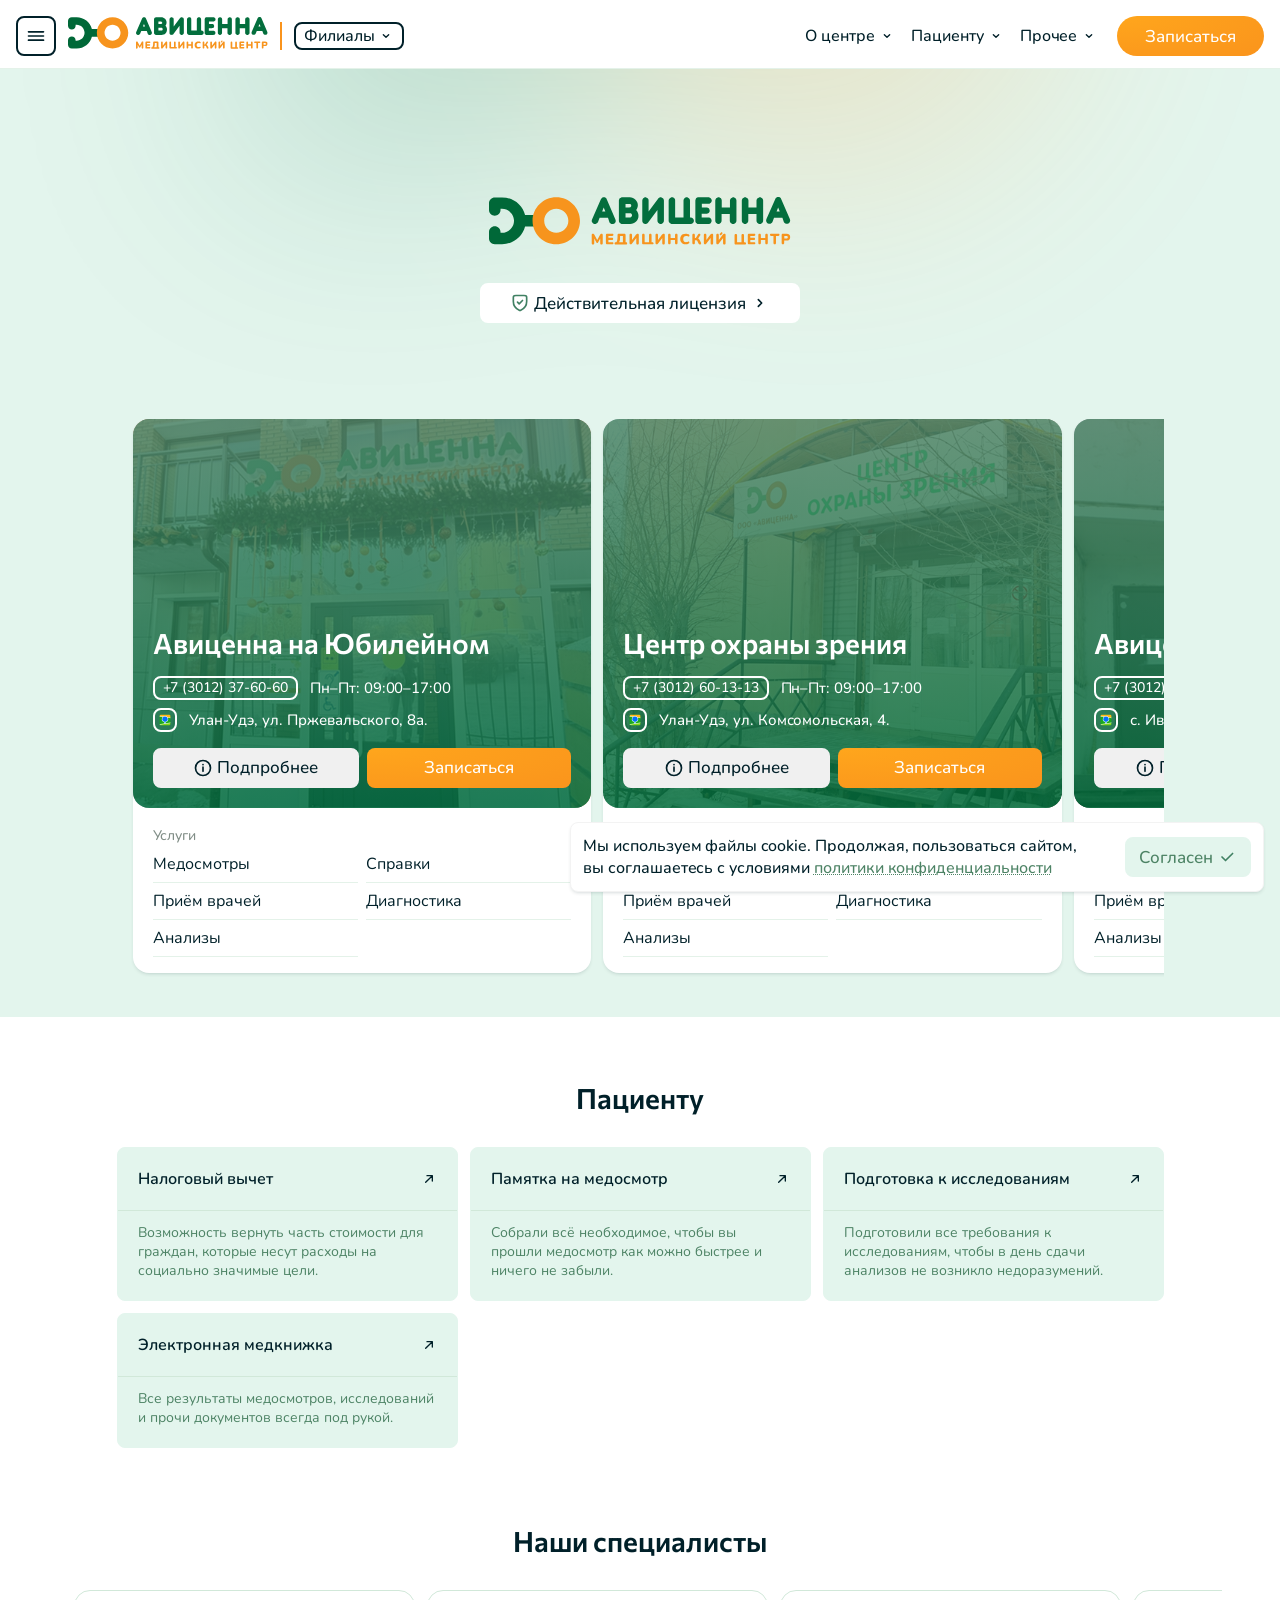
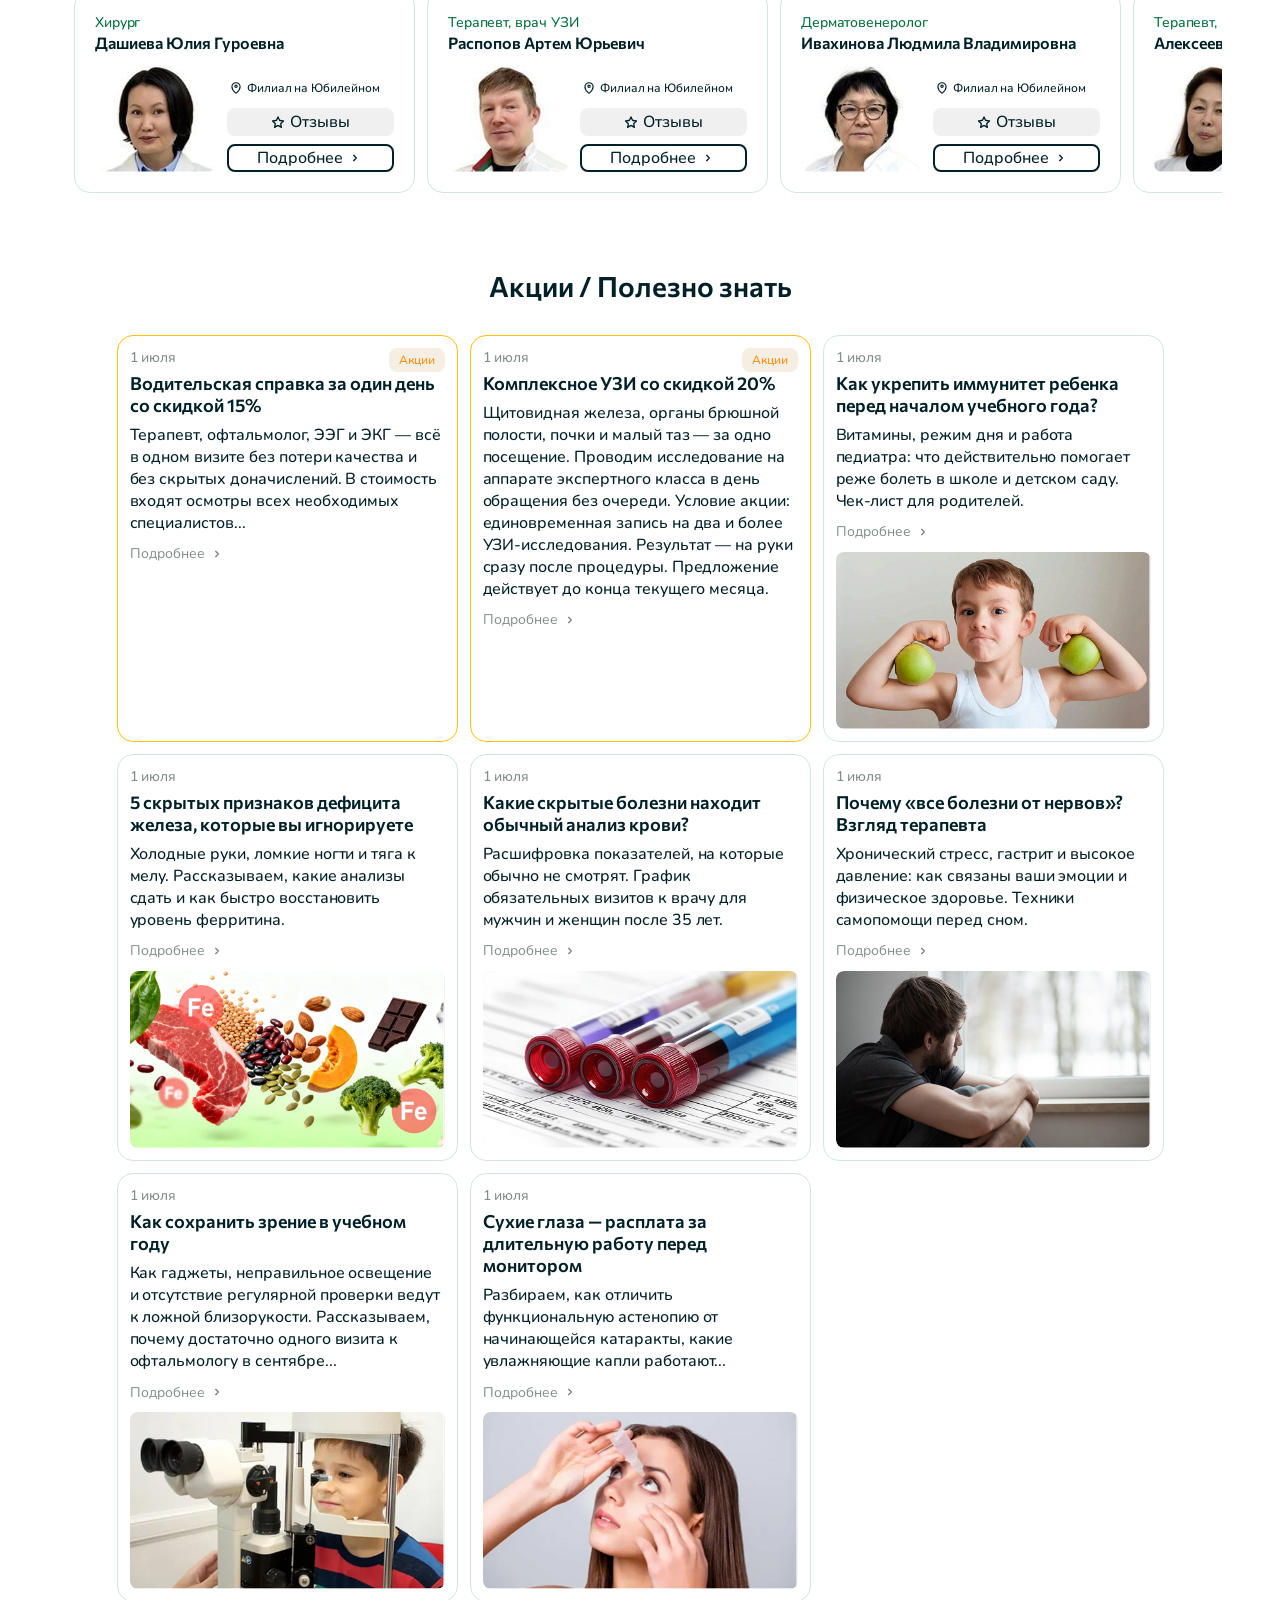
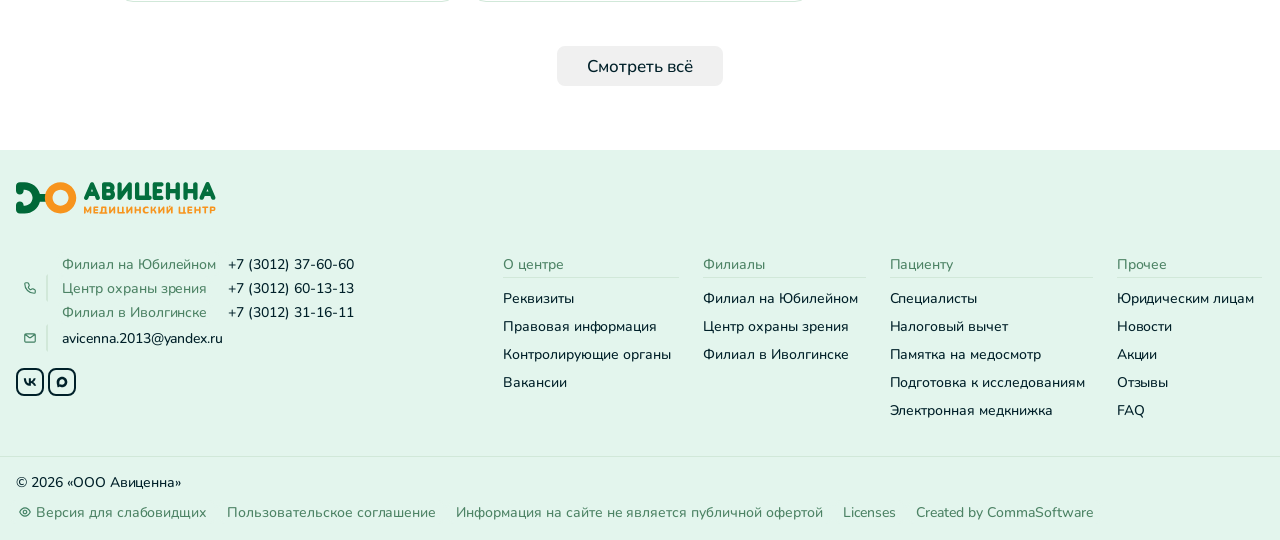
==== commit 1bbe0173: "Add: Обновил заголовки и добавил фавиконку" ====
--- a/layout/index.html
+++ b/layout/index.html
@@ -3,6 +3,7 @@
   <head>
     <meta charset="UTF-8" />
     <meta name="viewport" content="width=device-width, initial-scale=1.0" />
+    <link rel="icon" type="image/x-icon" href="../favicon.ico" />
     <link rel="stylesheet" href="../assets/css/root.css" />
     <link rel="stylesheet" href="../assets/css/normalize.css" />
     <link rel="stylesheet" href="../assets/css/fonts.css" />
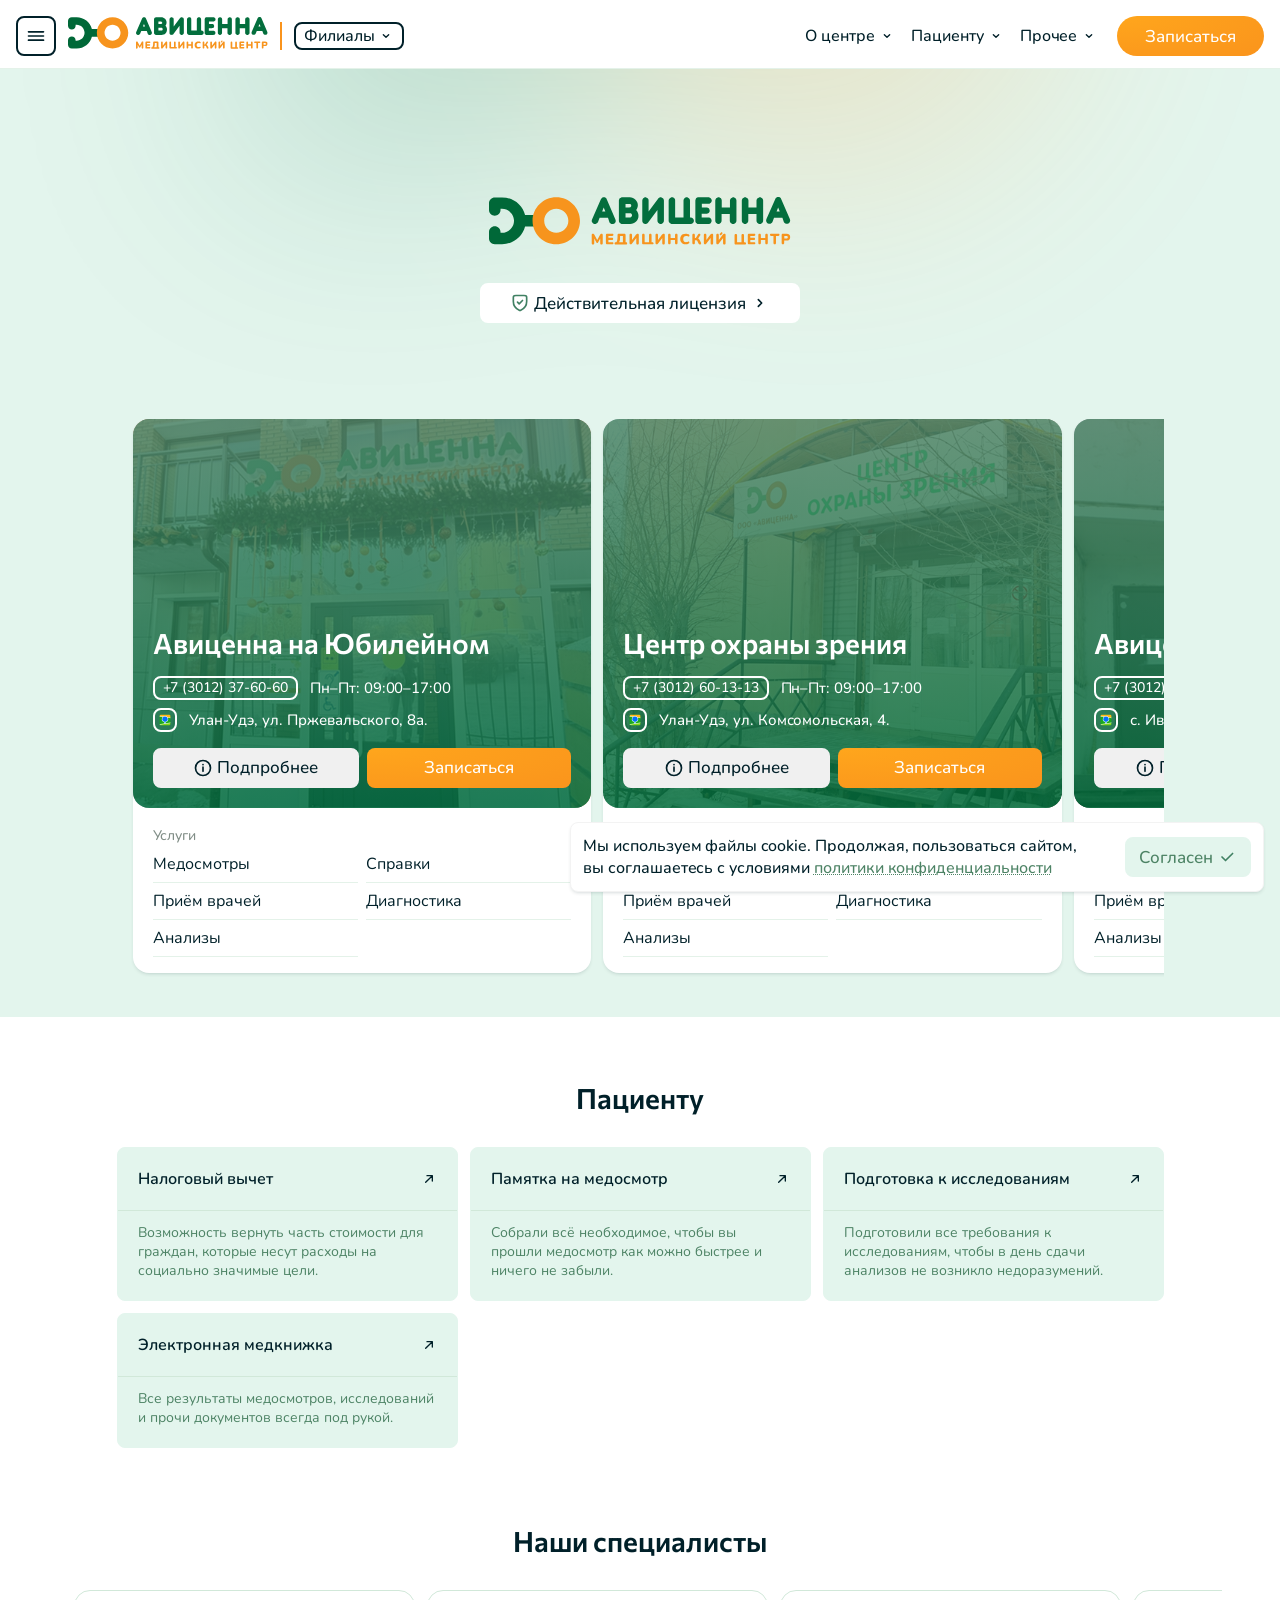
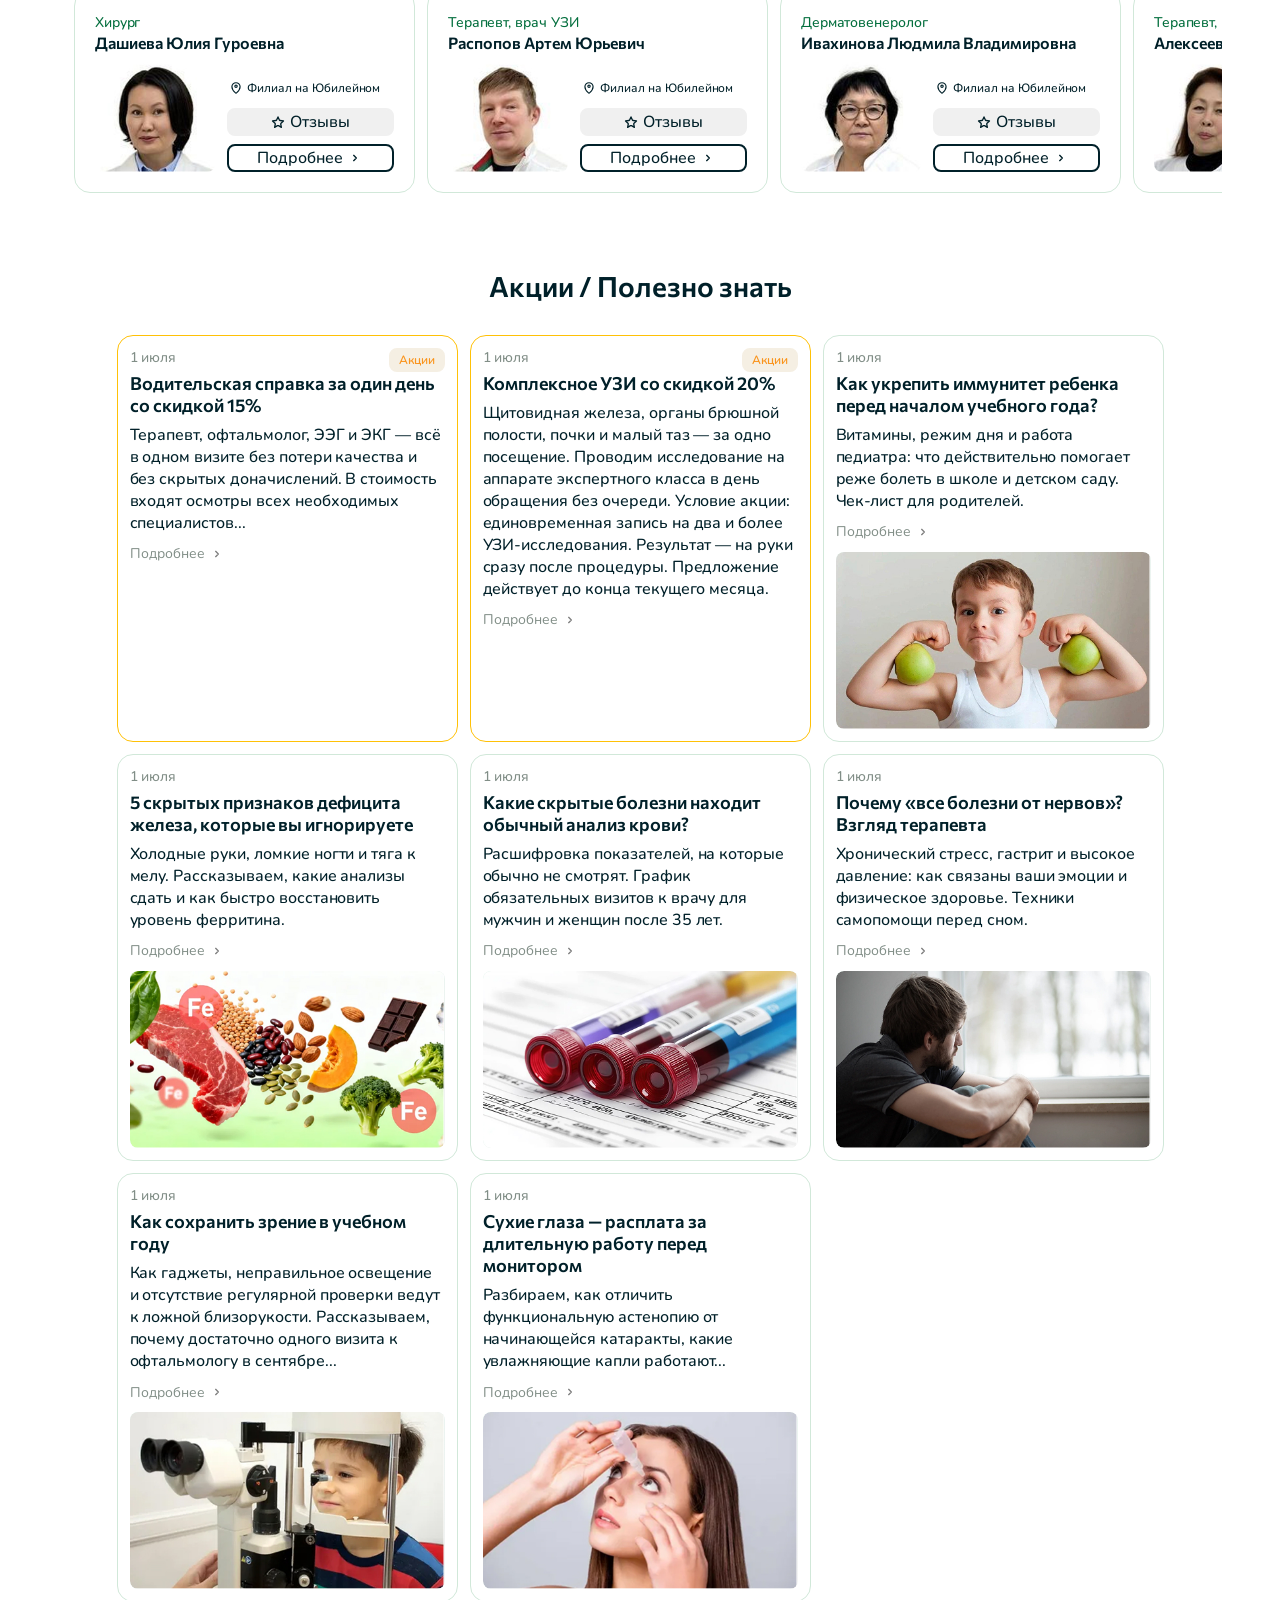
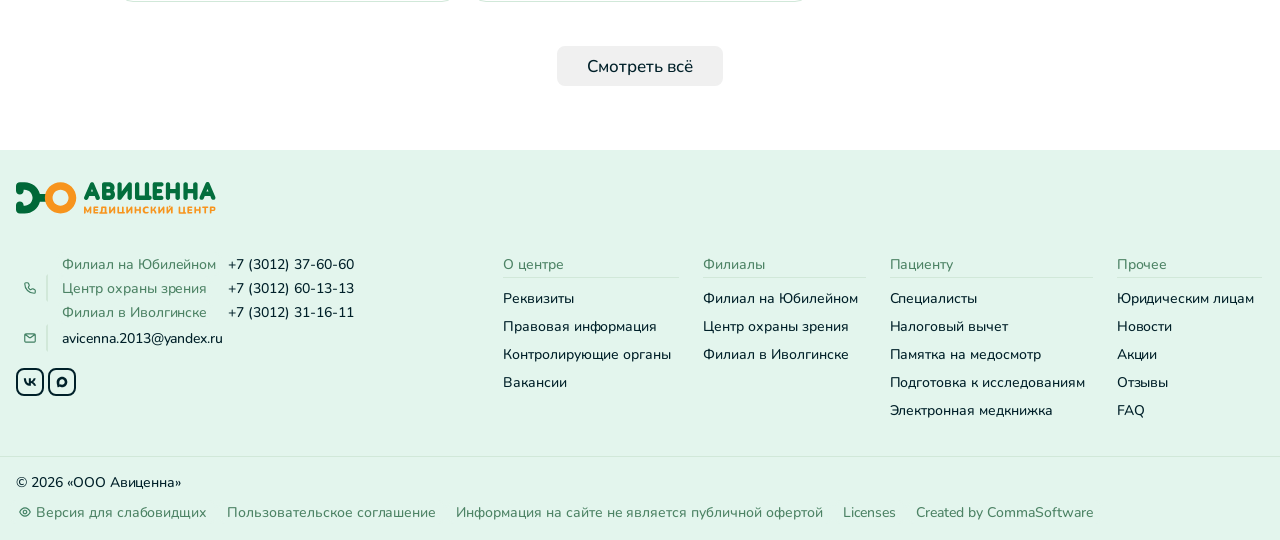
==== commit 58aebb0c: "Fix: Исправил путь к скриптам" ====
--- a/layout/index.html
+++ b/layout/index.html
@@ -978,11 +978,11 @@
         </div>
       </div>
     </footer>
-    <script src="/assets/js/clipboard.js"></script>
-    <script src="/assets/js/cookie.js"></script>
-    <script src="/assets/js/float-img-win.js"></script>
-    <script src="/assets/js/header.js"></script>
-    <script src="/assets/js/popup.js"></script>
-    <script src="/assets/js/smooth-scroll.js"></script>
+    <script src="../assets/js/clipboard.js"></script>
+    <script src="../assets/js/cookie.js"></script>
+    <script src="../assets/js/float-img-win.js"></script>
+    <script src="../assets/js/header.js"></script>
+    <script src="../assets/js/popup.js"></script>
+    <script src="../assets/js/smooth-scroll.js"></script>
   </body>
 </html>
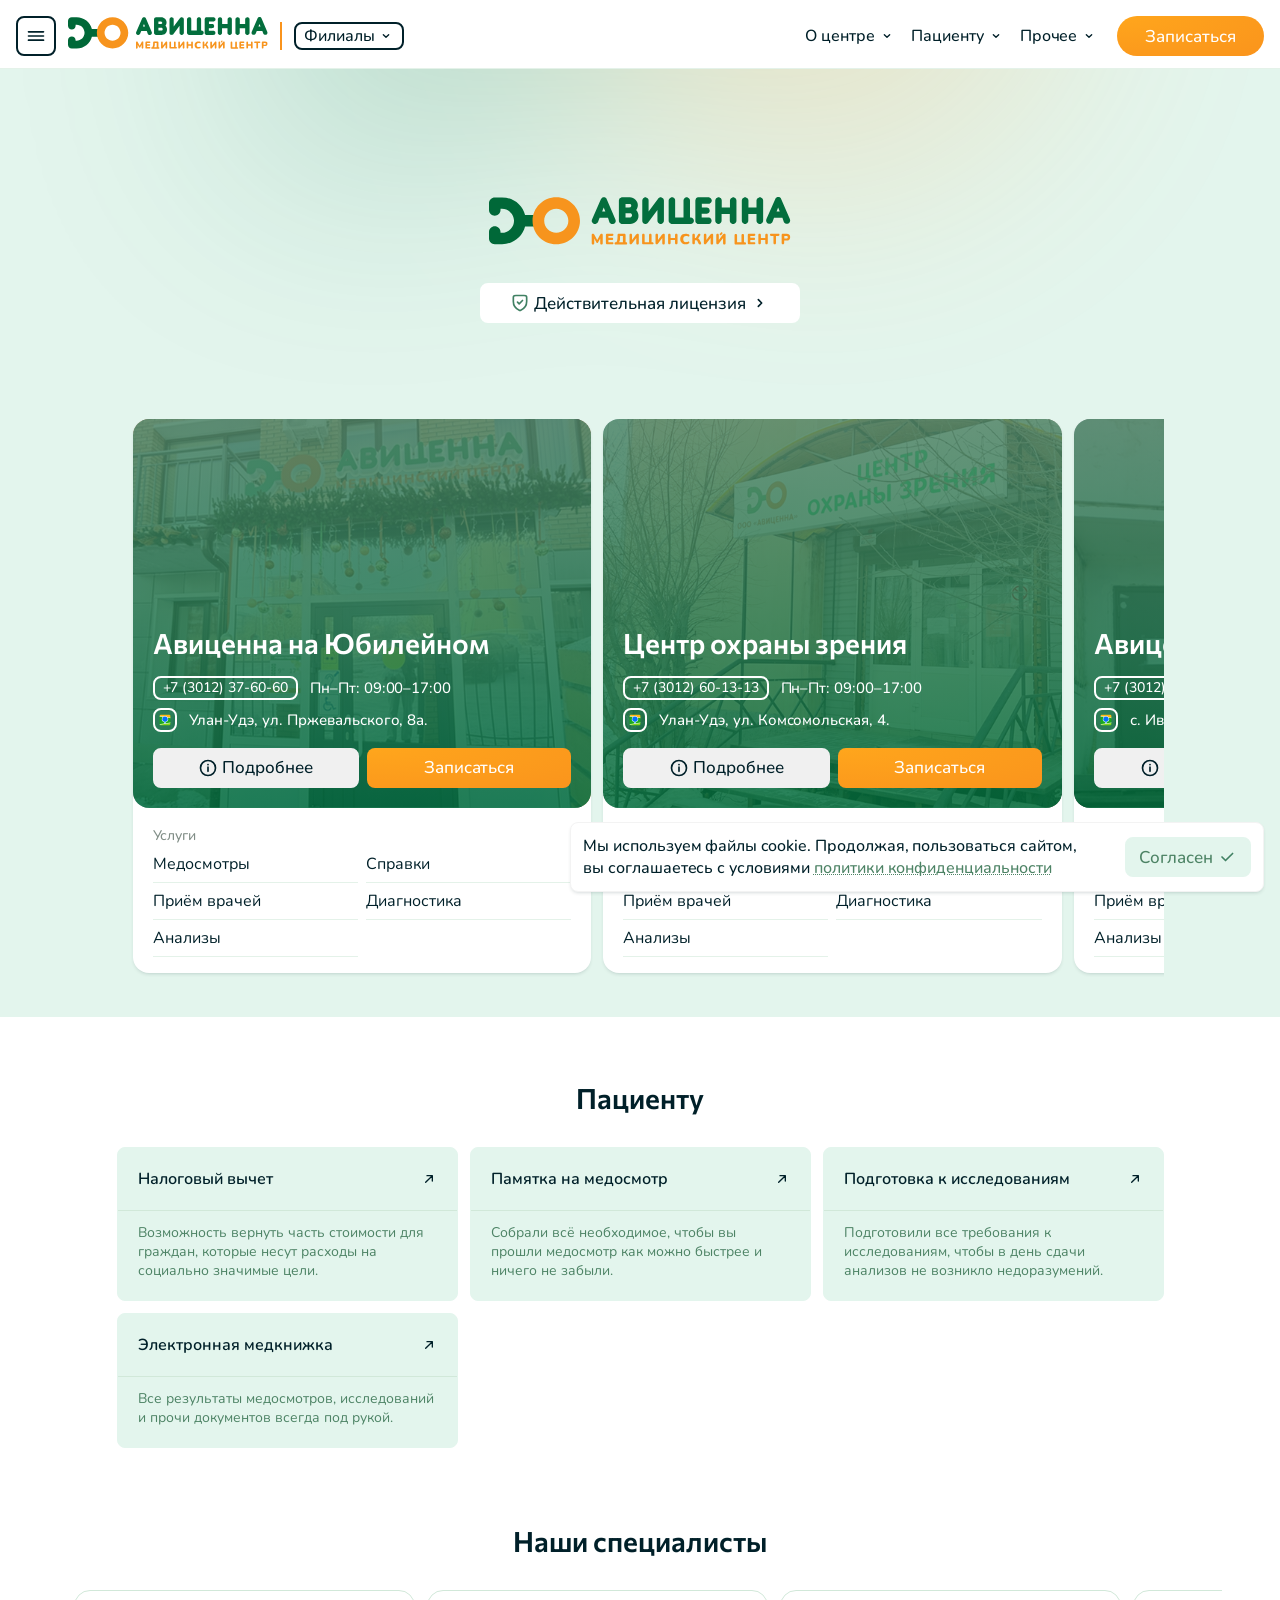
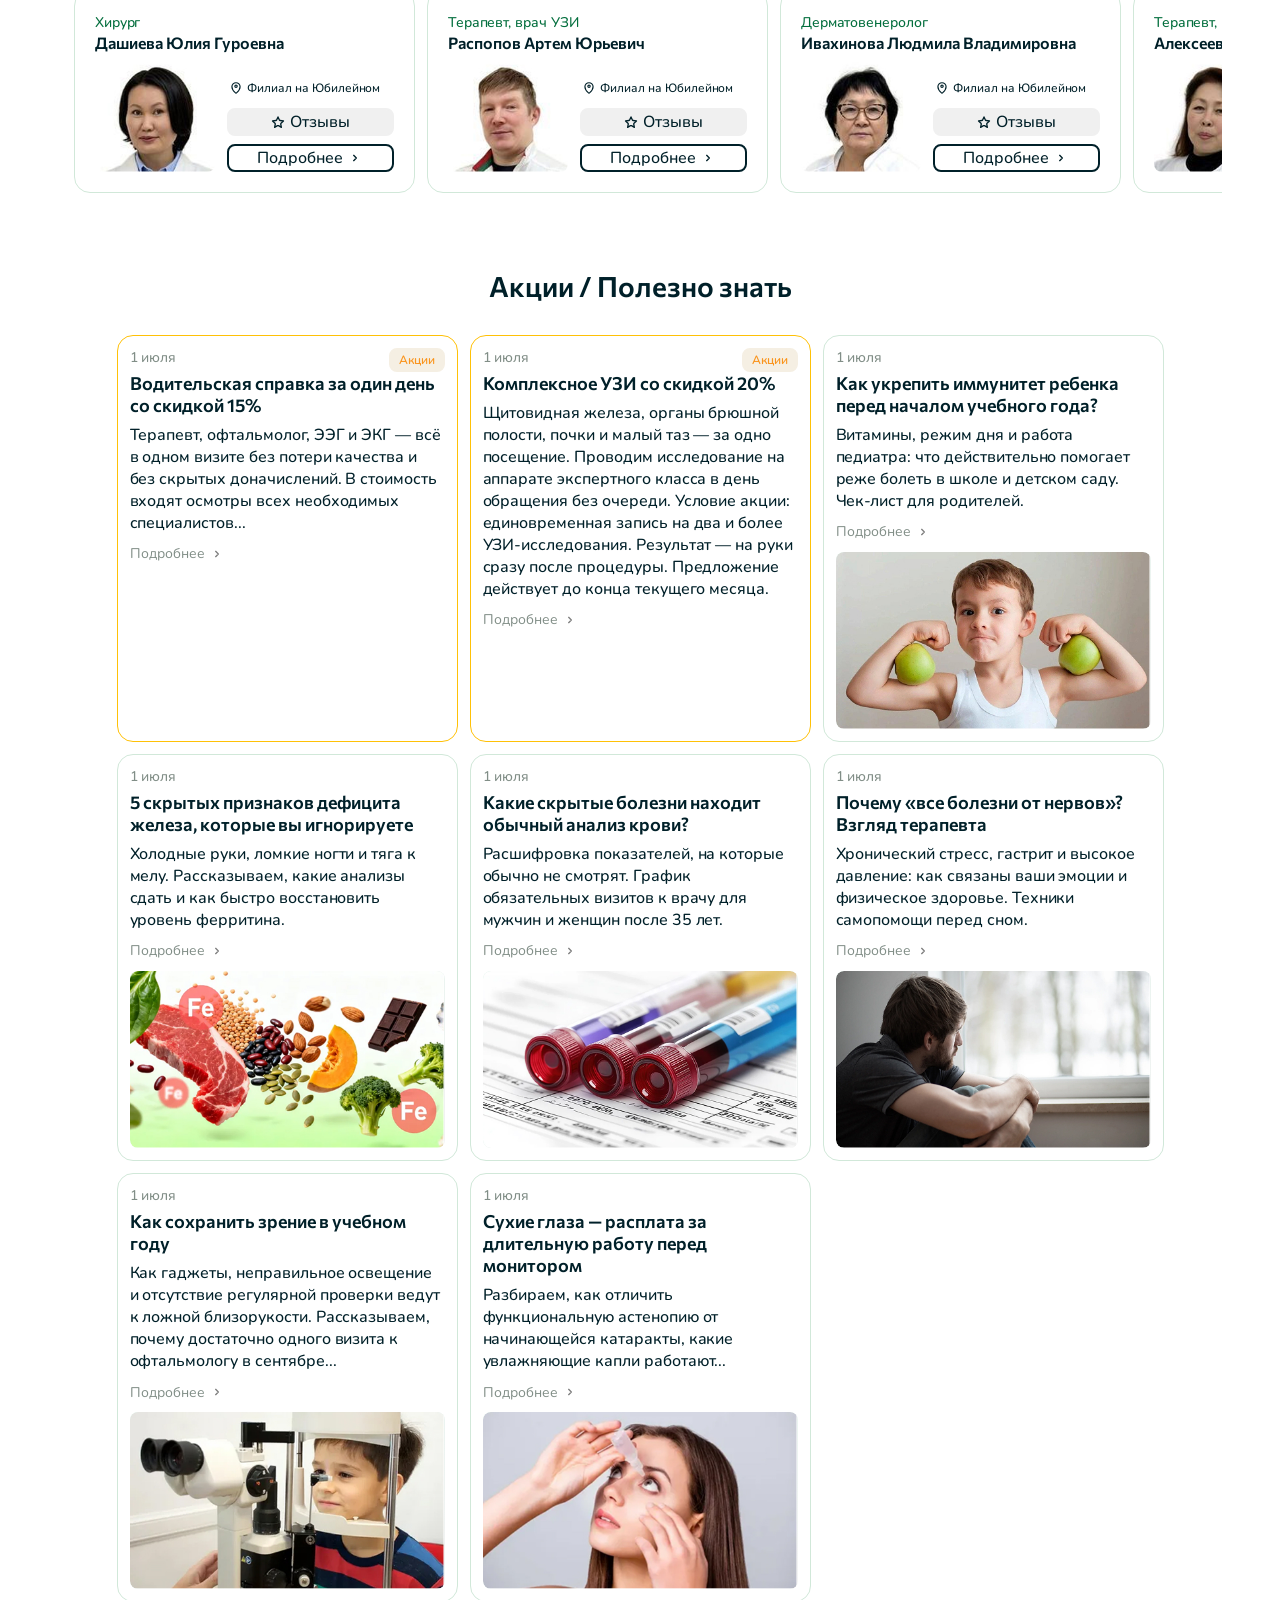
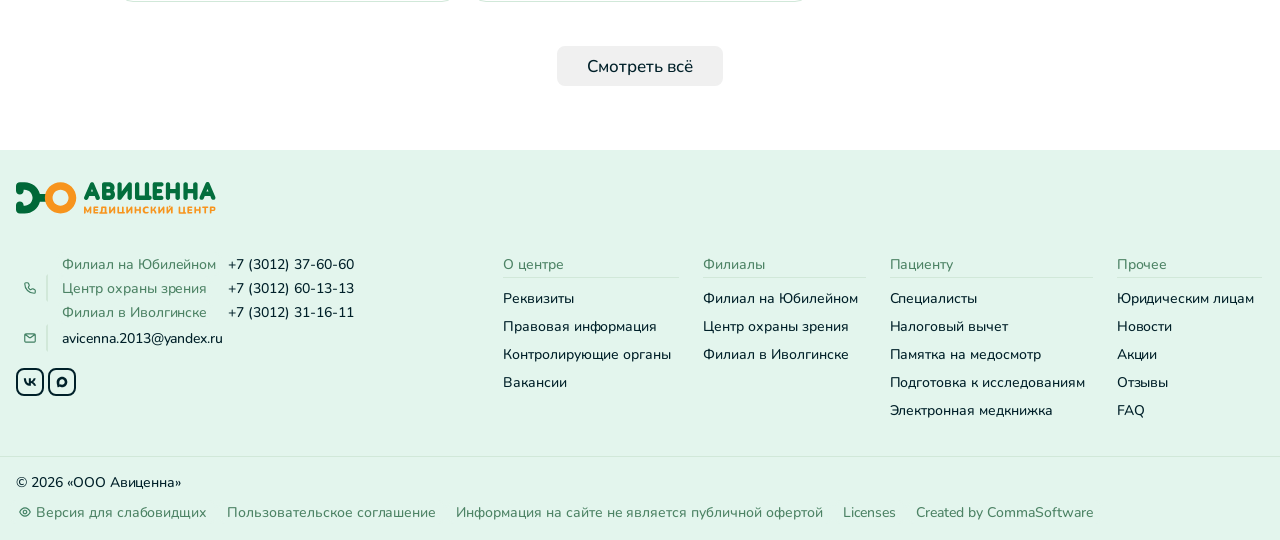
==== commit 8273a739: "Fix: Исправил опечатку" ====
--- a/layout/index.html
+++ b/layout/index.html
@@ -3,6 +3,8 @@
   <head>
     <meta charset="UTF-8" />
     <meta name="viewport" content="width=device-width, initial-scale=1.0" />
+    <meta property="og:title" content="Авиценна" />
+    <meta property="og:image" content="../assets/images/cover.jpg" />
     <link rel="icon" type="image/x-icon" href="../favicon.ico" />
     <link rel="stylesheet" href="../assets/css/root.css" />
     <link rel="stylesheet" href="../assets/css/normalize.css" />
@@ -184,7 +186,8 @@
                 </div>
                 <div class="flex is-gap-12">
                   <a
-                    href="#!"
+                    href="https://go.2gis.com/i3TT1"
+                    target="_blank"
                     class="button is-size-s is-aspect-ratio-1b1 is-style-bordered-alt"
                   >
                     <span class="icon is-color-clear" data-type="2gis"></span>
@@ -200,10 +203,11 @@
                   class="button is-size-l is-wide-full is-style-primary-alt"
                 >
                   <span class="icon" data-type="info"></span>
-                  Подпробнее
+                  Подробнее
                 </a>
                 <a
-                  href="#!"
+                  href="https://prodoctorov.ru/ulan-ude/lpu/113043-medicinskiy-centr-avicenna/"
+                  target="_blank"
                   class="button is-size-l is-wide-full is-style-accent"
                 >
                   Записаться
@@ -254,7 +258,8 @@
                 </div>
                 <div class="flex is-gap-12">
                   <a
-                    href="#!"
+                    href="https://go.2gis.com/ICrHL"
+                    target="_blank"
                     class="button is-size-s is-aspect-ratio-1b1 is-style-bordered-alt"
                   >
                     <span class="icon is-color-clear" data-type="2gis"></span>
@@ -270,10 +275,11 @@
                   class="button is-size-l is-wide-full is-style-primary-alt"
                 >
                   <span class="icon" data-type="info"></span>
-                  Подпробнее
+                  Подробнее
                 </a>
                 <a
-                  href="#!"
+                  href="https://prodoctorov.ru/ulan-ude/lpu/113031-glaznaya-klinika-avicenna/"
+                  target="_blank"
                   class="button is-size-l is-wide-full is-style-accent"
                 >
                   Записаться
@@ -316,7 +322,8 @@
                 </div>
                 <div class="flex is-gap-12">
                   <a
-                    href="#!"
+                    href="https://go.2gis.com/NiT9K"
+                    target="_blank"
                     class="button is-size-s is-aspect-ratio-1b1 is-style-bordered-alt"
                   >
                     <span class="icon is-color-clear" data-type="2gis"></span>
@@ -332,10 +339,11 @@
                   class="button is-size-l is-wide-full is-style-primary-alt"
                 >
                   <span class="icon" data-type="info"></span>
-                  Подпробнее
+                  Подробнее
                 </a>
                 <a
                   href="#!"
+                  target="_blank"
                   class="button is-size-l is-wide-full is-style-accent"
                 >
                   Записаться
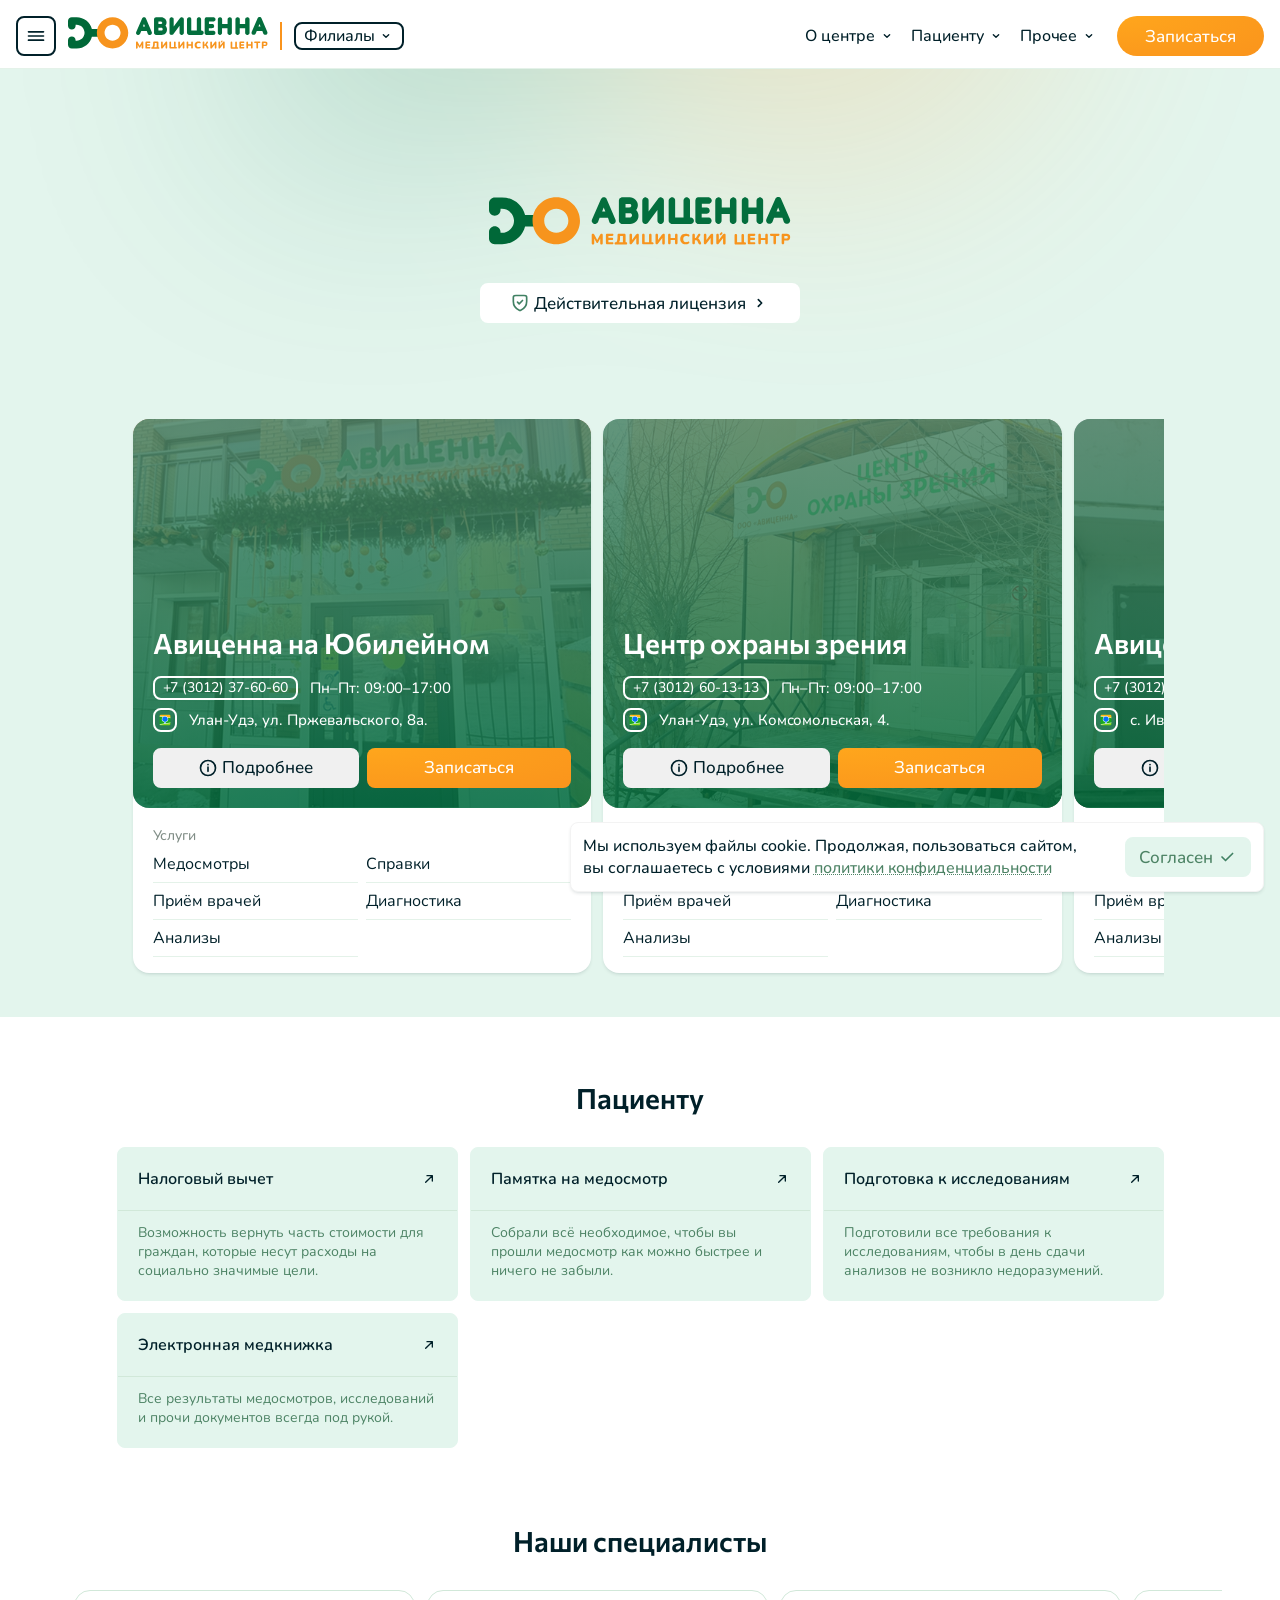
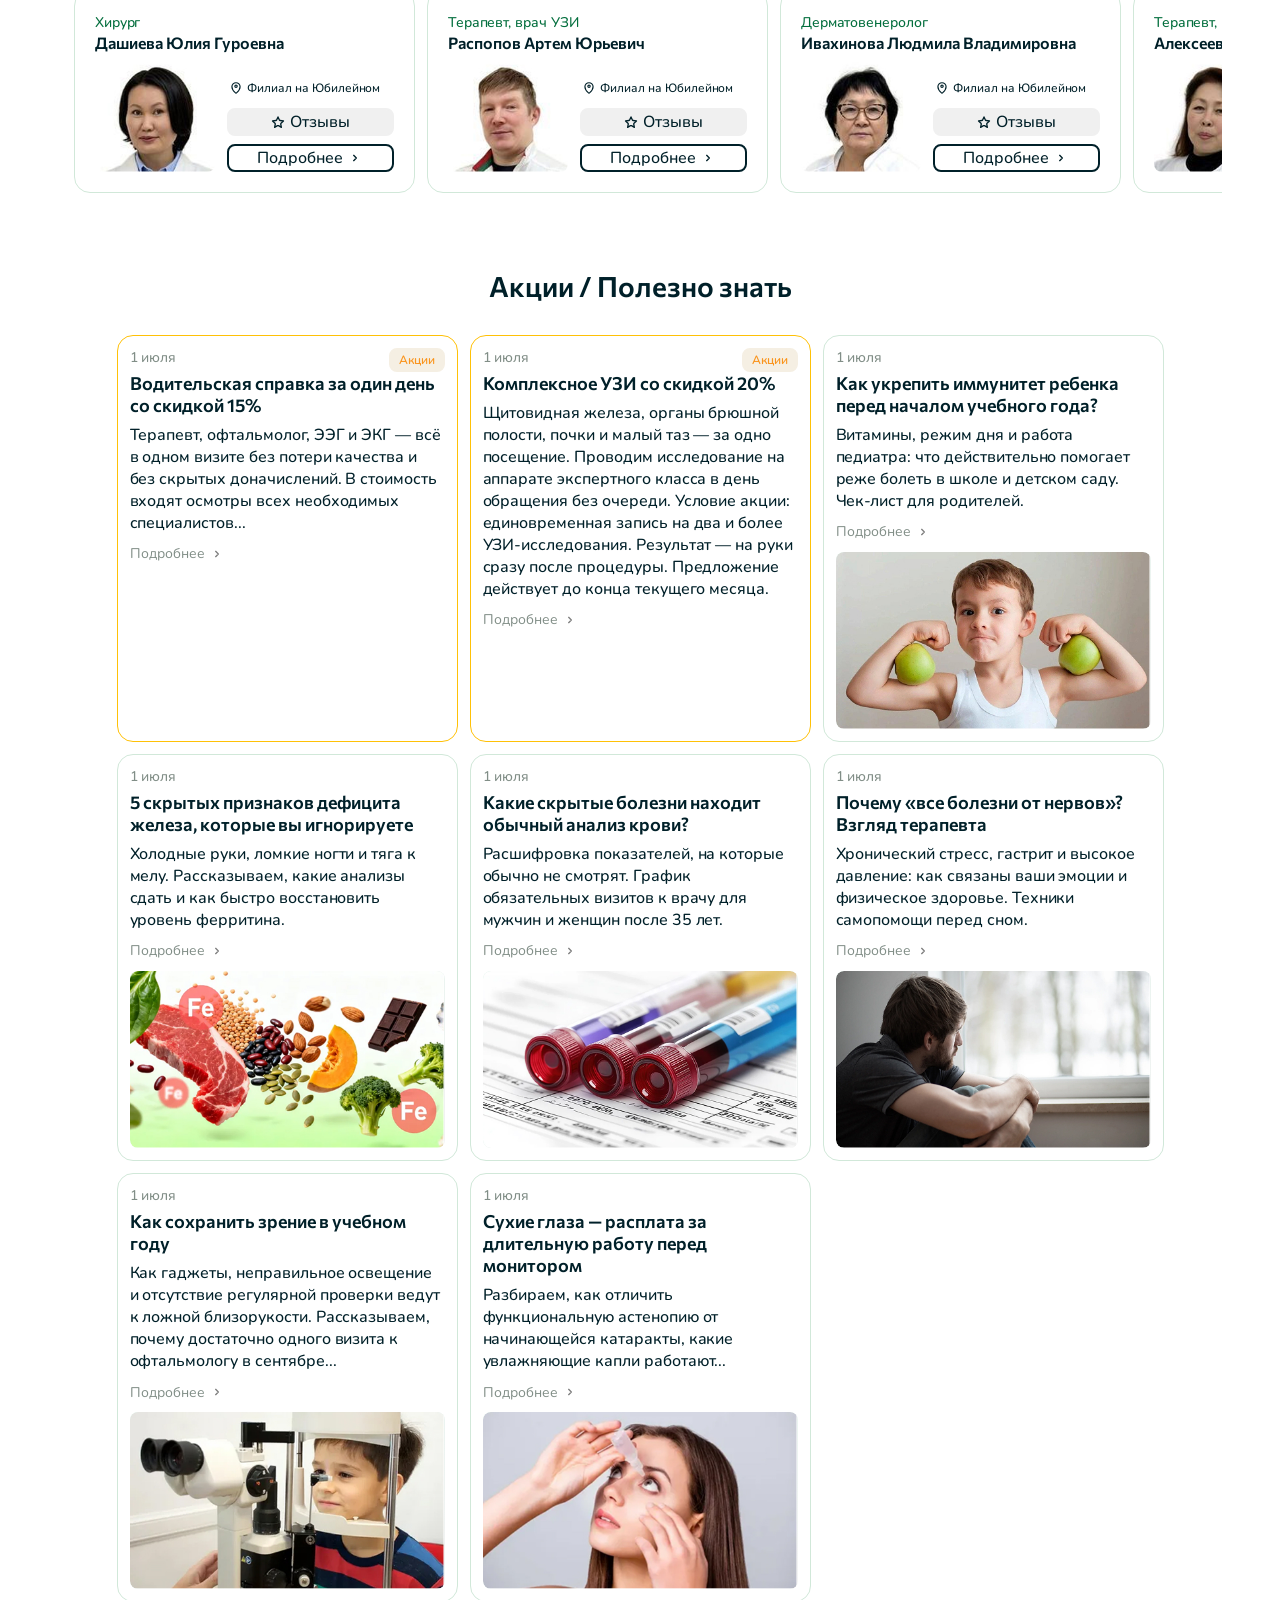
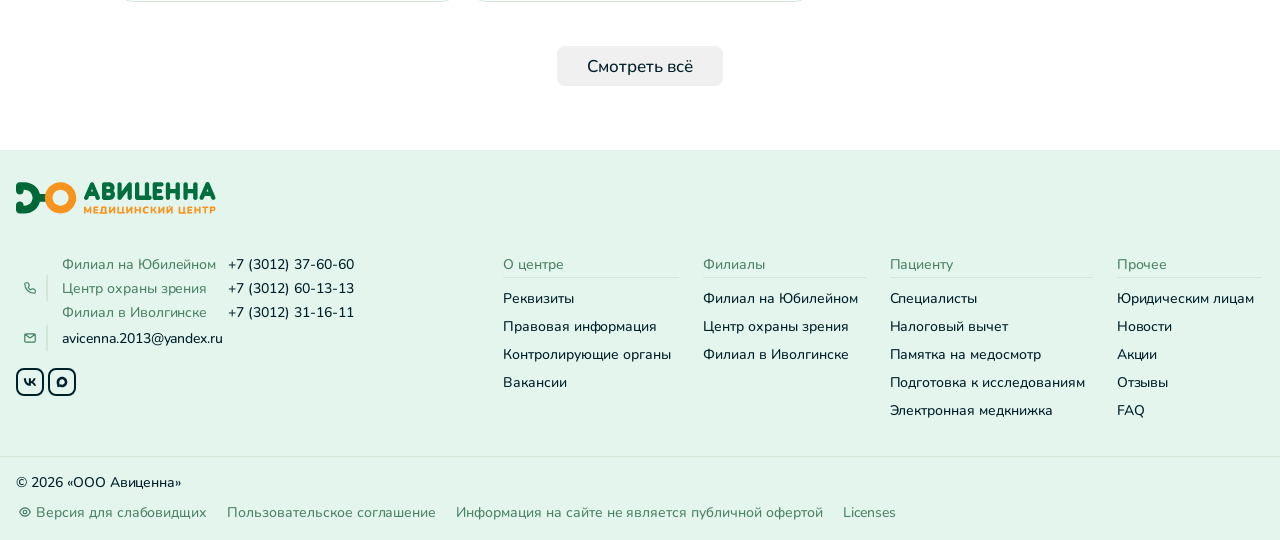
==== commit 36540cd0: "Fix: Убрал аттрибуцию" ====
--- a/layout/index.html
+++ b/layout/index.html
@@ -976,11 +976,6 @@
               href="404.html"
               class="button is-size-s is-style-transparent is-highlight"
               >Licenses</a
-            ><a
-              href="https://commasoft.ru"
-              target="_blank"
-              class="button is-size-s is-style-transparent is-highlight"
-              >Created by CommaSoftware</a
             >
           </div>
         </div>
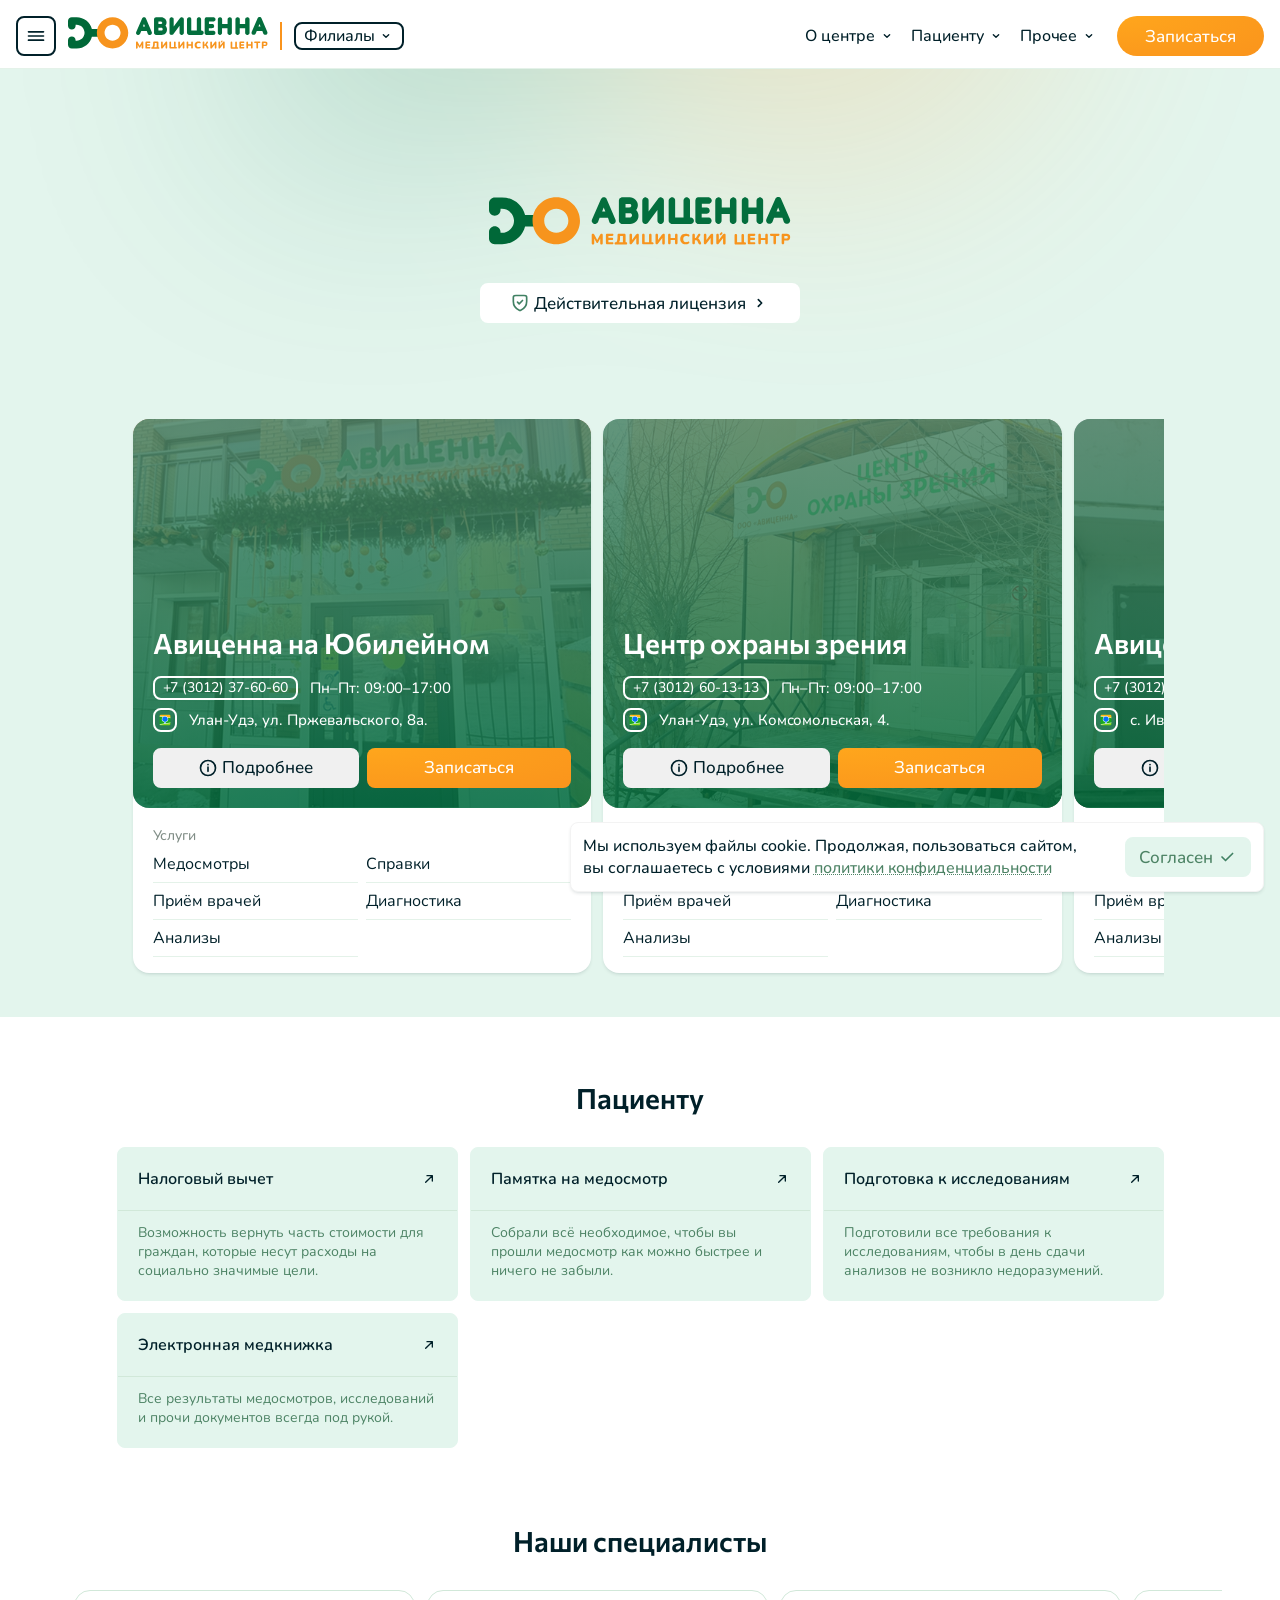
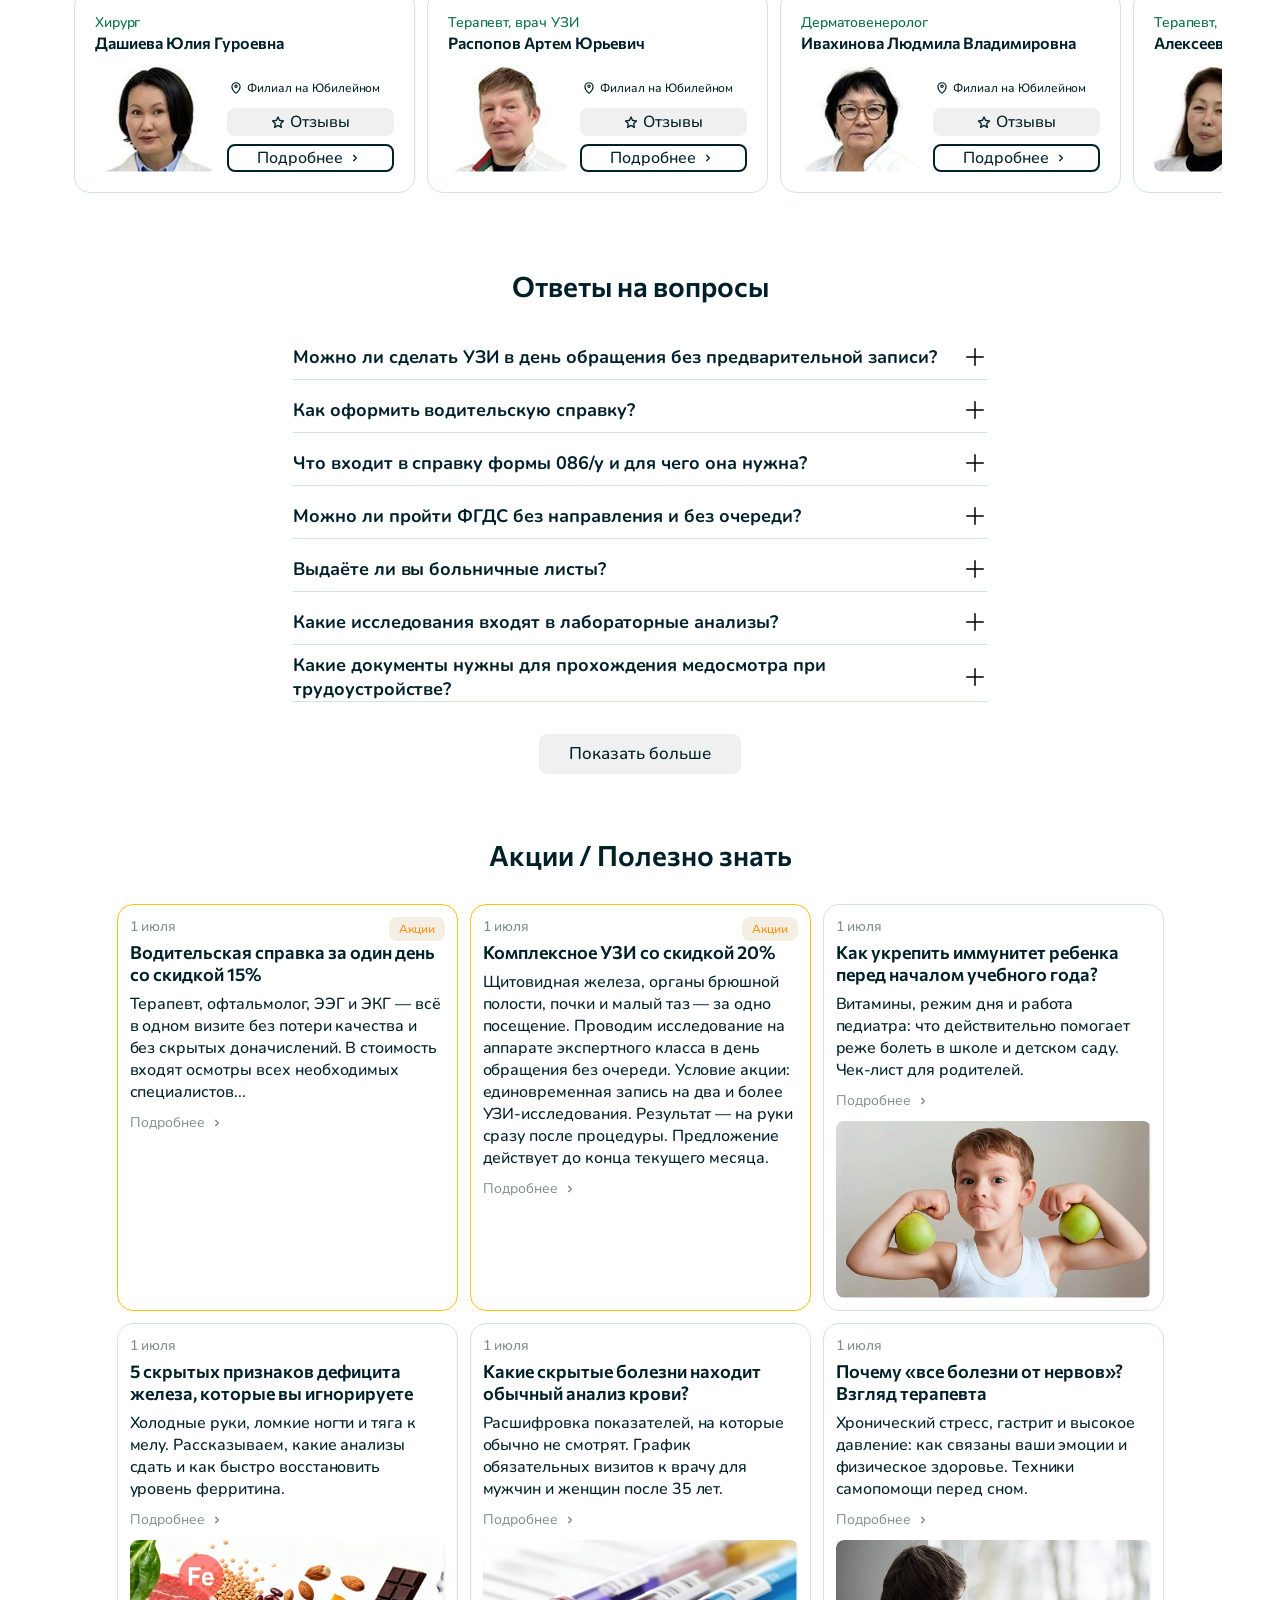
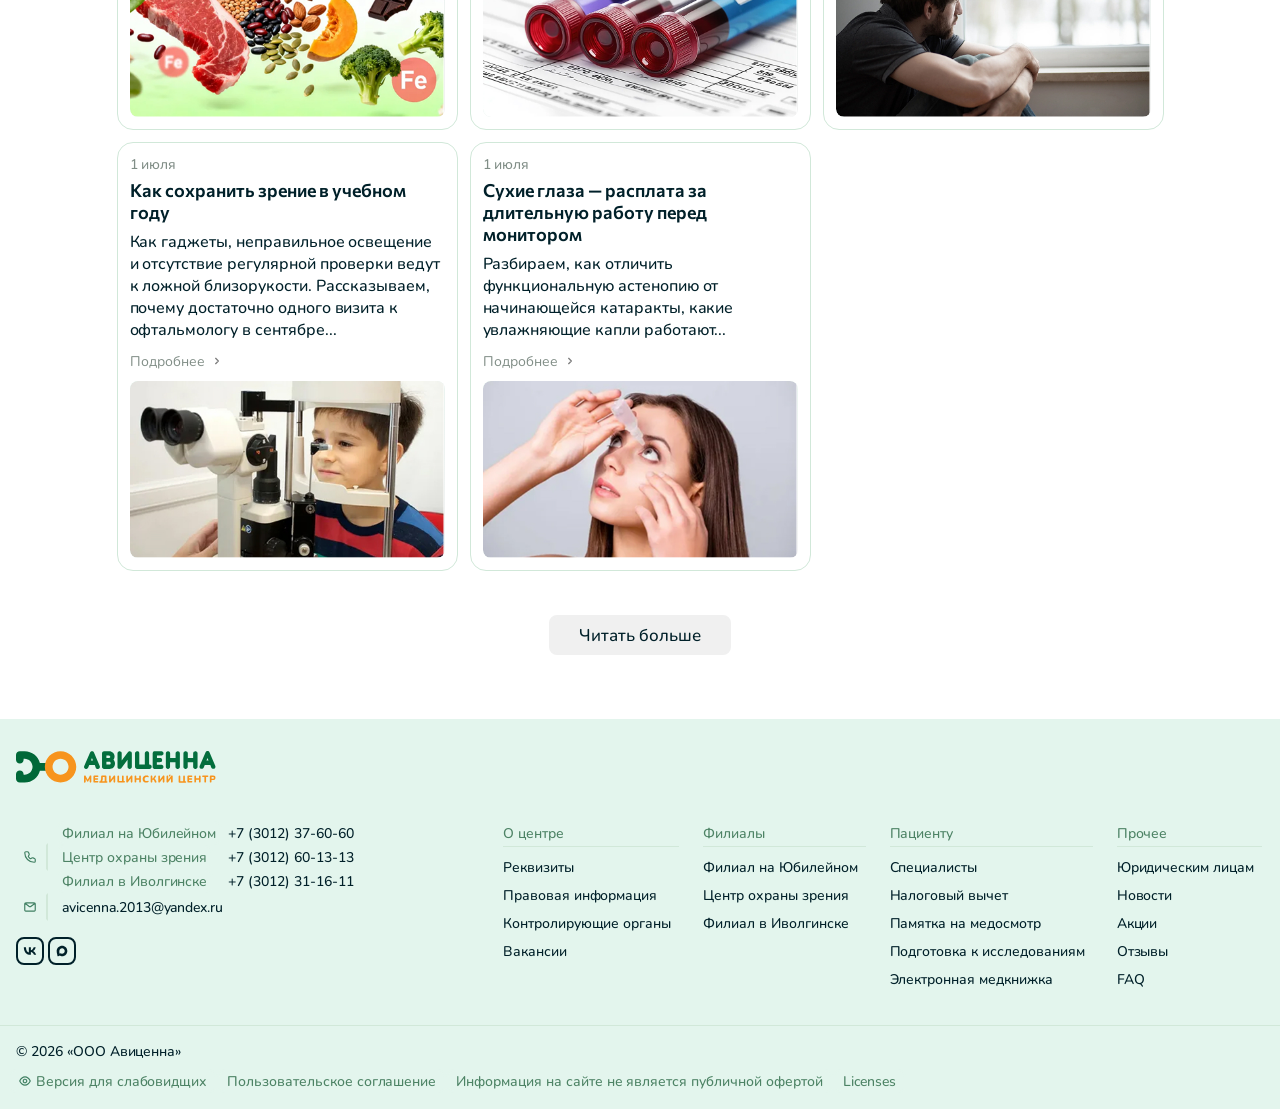
==== commit 5514994f: "Add: Добавил Вопросы и ответы" ====
--- a/layout/index.html
+++ b/layout/index.html
@@ -36,6 +36,7 @@
     <link rel="stylesheet" href="../assets/css/widgets/footer.css" />
     <link rel="stylesheet" href="../assets/css/widgets/main-banner.css" />
     <link rel="stylesheet" href="../assets/css/widgets/filials.css" />
+    <link rel="stylesheet" href="../assets/css/widgets/faq.css" />
     <title>Авиценна</title>
   </head>
   <body>
@@ -574,6 +575,159 @@
         </div>
       </div>
     </section>
+    <section id="faq">
+      <div class="content-wrapper">
+        <div class="heading-block">
+          <h2 class="heading is-size-h2">Ответы на вопросы</h2>
+        </div>
+      </div>
+      <div class="content-wrapper">
+        <div class="faq__block">
+          <details class="faq__item">
+            <summary class="faq__item__question">
+              Можно ли сделать УЗИ в день обращения без предварительной записи?
+            </summary>
+            <div class="faq__item__answer cms-content">
+              <p>
+                Да. В медицинском центре «АВИЦЕННА» действует правило: УЗИ
+                проводится в день обращения при наличии свободного времени в
+                графике работы специалиста. Вы можете приехать в клинику или
+                позвонить администратору — исследование организуют максимально
+                оперативно. Это касается как плановых осмотров, так и экстренных
+                диагностических ситуаций.
+              </p>
+            </div>
+          </details>
+          <details class="faq__item">
+            <summary class="faq__item__question">
+              Как оформить водительскую справку?
+            </summary>
+            <div class="faq__item__answer cms-content">
+              <p>
+                Водительская справка оформляется на основании заключений
+                терапевта, офтальмолога, психиатра-нарколог (в рамках
+                лицензированной комиссии).
+              </p>
+              <p>
+                В клинике «АВИЦЕННА» вы можете пройти всех необходимых врачей в
+                один день, включая ЭЭГ и ЭКГ по показаниям. Готовый документ
+                соответствует требованиям ГИБДД и действует для замены или
+                получения водительского удостоверения.
+              </p>
+            </div>
+          </details>
+          <details class="faq__item">
+            <summary class="faq__item__question">
+              Что входит в справку формы 086/у и для чего она нужна?
+            </summary>
+            <div class="faq__item__answer cms-content">
+              <p>
+                Справка формы 086/у — это стандартный медицинский документ,
+                обязательный для:
+              </p>
+              <ul>
+                <li>
+                  поступления в средние специальные и высшие учебные заведения;
+                </li>
+                <li>
+                  оформления в общеобразовательные учреждения (школы, лицеи,
+                  гимназии).
+                </li>
+              </ul>
+              <p>
+                В справку входят заключения: терапевта, хирурга, невролога,
+                офтальмолога, отоларинголога, а также результаты флюорографии,
+                ЭКГ и лабораторных анализов (клинический анализ крови и мочи,
+                кровь на сахар). В «АВИЦЕННЕ» справка оформляется в течение 1–2
+                дней.
+              </p>
+            </div>
+          </details>
+          <details class="faq__item">
+            <summary class="faq__item__question">
+              Можно ли пройти ФГДС без направления и без очереди?
+            </summary>
+            <div class="faq__item__answer cms-content">
+              <p>
+                Да. Эндоскопическое исследование (гастродуоденоскопия)
+                проводится в клинике по предварительной записи в удобное для
+                пациента время. Направление от врача не требуется. Процедура
+                выполняется на современном оборудовании с использованием тонких
+                гастроскопов, что снижает дискомфорт. По желанию пациента
+                возможно проведение ФГДС в медикаментозном сне.
+              </p>
+            </div>
+          </details>
+          <details class="faq__item">
+            <summary class="faq__item__question">
+              Выдаёте ли вы больничные листы?
+            </summary>
+            <div class="faq__item__answer cms-content">
+              <p>
+                Да. Медицинский центр «АВИЦЕННА» имеет лицензию на проведение
+                экспертизы временной нетрудоспособности. Листок
+                нетрудоспособности (больничный лист) оформляется врачом после
+                очного приёма при наличии клинических показаний. Документ
+                принимается по месту работы, включая электронный формат (ЭЛН).
+              </p>
+            </div>
+          </details>
+          <details class="faq__item">
+            <summary class="faq__item__question">
+              Какие исследования входят в лабораторные анализы?
+            </summary>
+            <div class="faq__item__answer cms-content">
+              <p>В клинике доступен полный спектр лабораторной диагностики:</p>
+              <ul>
+                <li>клинический и биохимический анализы крови;</li>
+                <li>общий анализ мочи;</li>
+                <li>
+                  исследование на гормоны, маркеры воспаления, онкомаркеры;
+                </li>
+                <li>анализ на инфекции (включая ПЦР);</li>
+                <li>коагулограмма, липидный профиль.</li>
+              </ul>
+              <p>
+                Биоматериал принимается ежедневно. Большинство анализов
+                выполняются в течение 24 часов.
+              </p>
+            </div>
+          </details>
+          <details class="faq__item">
+            <summary class="faq__item__question">
+              Какие документы нужны для прохождения медосмотра при
+              трудоустройстве?
+            </summary>
+            <div class="faq__item__answer cms-content">
+              <p>
+                Для прохождения обязательного предварительного (при поступлении
+                на работу) и периодического медицинского осмотра при себе
+                необходимо иметь:
+              </p>
+              <ul>
+                <li>паспорт гражданина РФ;</li>
+                <li>направление от работодателя (если требуется);</li>
+                <li>
+                  паспорт здоровья (при наличии результатов предыдущих
+                  осмотров).
+                </li>
+              </ul>
+              <p>
+                По итогу осмотра выдаётся заключение установленного образца с
+                допуском к профессиональной деятельности.
+              </p>
+            </div>
+          </details>
+        </div>
+      </div>
+      <div class="content-wrapper">
+        <div class="buttons-block">
+          <a href="faq-page.html" class="button is-style-secondary is-wide"
+            >Показать больше</a
+          >
+        </div>
+      </div>
+    </section>
     <section id="blog_preview">
       <div class="content-wrapper">
         <div class="heading-block">
@@ -804,7 +958,7 @@
       <div class="content-wrapper">
         <div class="buttons-block">
           <a href="blog-page.html" class="button is-style-secondary is-wide"
-            >Смотреть всё</a
+            >Читать больше</a
           >
         </div>
       </div>
--- a/assets/css/widgets/faq.css
+++ b/assets/css/widgets/faq.css
@@ -0,0 +1,68 @@
+.faq__block {
+  display: flex;
+  flex-direction: column;
+  gap: 8px;
+  max-width: var(--space-column-6);
+  margin: 0 auto;
+  padding-top: var(--gap-blocks);
+}
+
+.faq__item {
+  display: flex;
+  flex-direction: column;
+  gap: 8px;
+  border-bottom: 1px solid var(--color-border-secondary);
+}
+
+.faq__item__question {
+  display: flex;
+  justify-content: space-between;
+  align-items: center;
+  gap: 8px;
+  min-height: 44px;
+
+  color: var(--color-elem-primary);
+  font-size: var(--font-size-h4);
+  font-weight: 700;
+  letter-spacing: var(--font-letter-spacing);
+
+  cursor: pointer;
+}
+
+.faq__item__question::marker {
+  content: "";
+}
+
+.faq__item__question::after {
+  content: url("data:image/svg+xml, <svg viewBox='0 0 24 24' xmlns='http://www.w3.org/2000/svg'><path fill-rule='evenodd' clip-rule='evenodd' d='M12 3C12.4142 3 12.75 3.33579 12.75 3.75V11.25H20.25C20.6642 11.25 21 11.5858 21 12C21 12.4142 20.6642 12.75 20.25 12.75H12.75V20.25C12.75 20.6642 12.4142 21 12 21C11.5858 21 11.25 20.6642 11.25 20.25V12.75H3.75C3.33579 12.75 3 12.4142 3 12C3 11.5858 3.33579 11.25 3.75 11.25H11.25V3.75C11.25 3.33579 11.5858 3 12 3Z' fill='%23000000'/></svg>");
+  width: 24px;
+  min-width: 24px;
+  height: 24px;
+}
+
+.faq__item[open] .faq__item__question::after {
+  content: url("data:image/svg+xml, <svg viewBox='0 0 24 24' xmlns='http://www.w3.org/2000/svg'><path fill-rule='evenodd' clip-rule='evenodd' d='M3 12C3 11.5858 3.33579 11.25 3.75 11.25H20.25C20.6642 11.25 21 11.5858 21 12C21 12.4142 20.6642 12.75 20.25 12.75H3.75C3.33579 12.75 3 12.4142 3 12Z' fill='%23000000'/></svg>");
+}
+
+.faq__item__answer {
+  border-radius: var(--border-radius-s);
+  border: 1px solid var(--color-border-secondary);
+  padding: 12px;
+  margin-bottom: 16px;
+  transition: var(--transition-m) ease-in var(--transition-m);
+}
+
+@keyframes open {
+  0% {
+    opacity: 0;
+    transform: translateY(-16px);
+  }
+  100% {
+    opacity: 1;
+    transform: translateX(0);
+  }
+}
+
+.faq__item[open] .faq__item__answer {
+  animation: open 0.5s ease-in-out;
+}
